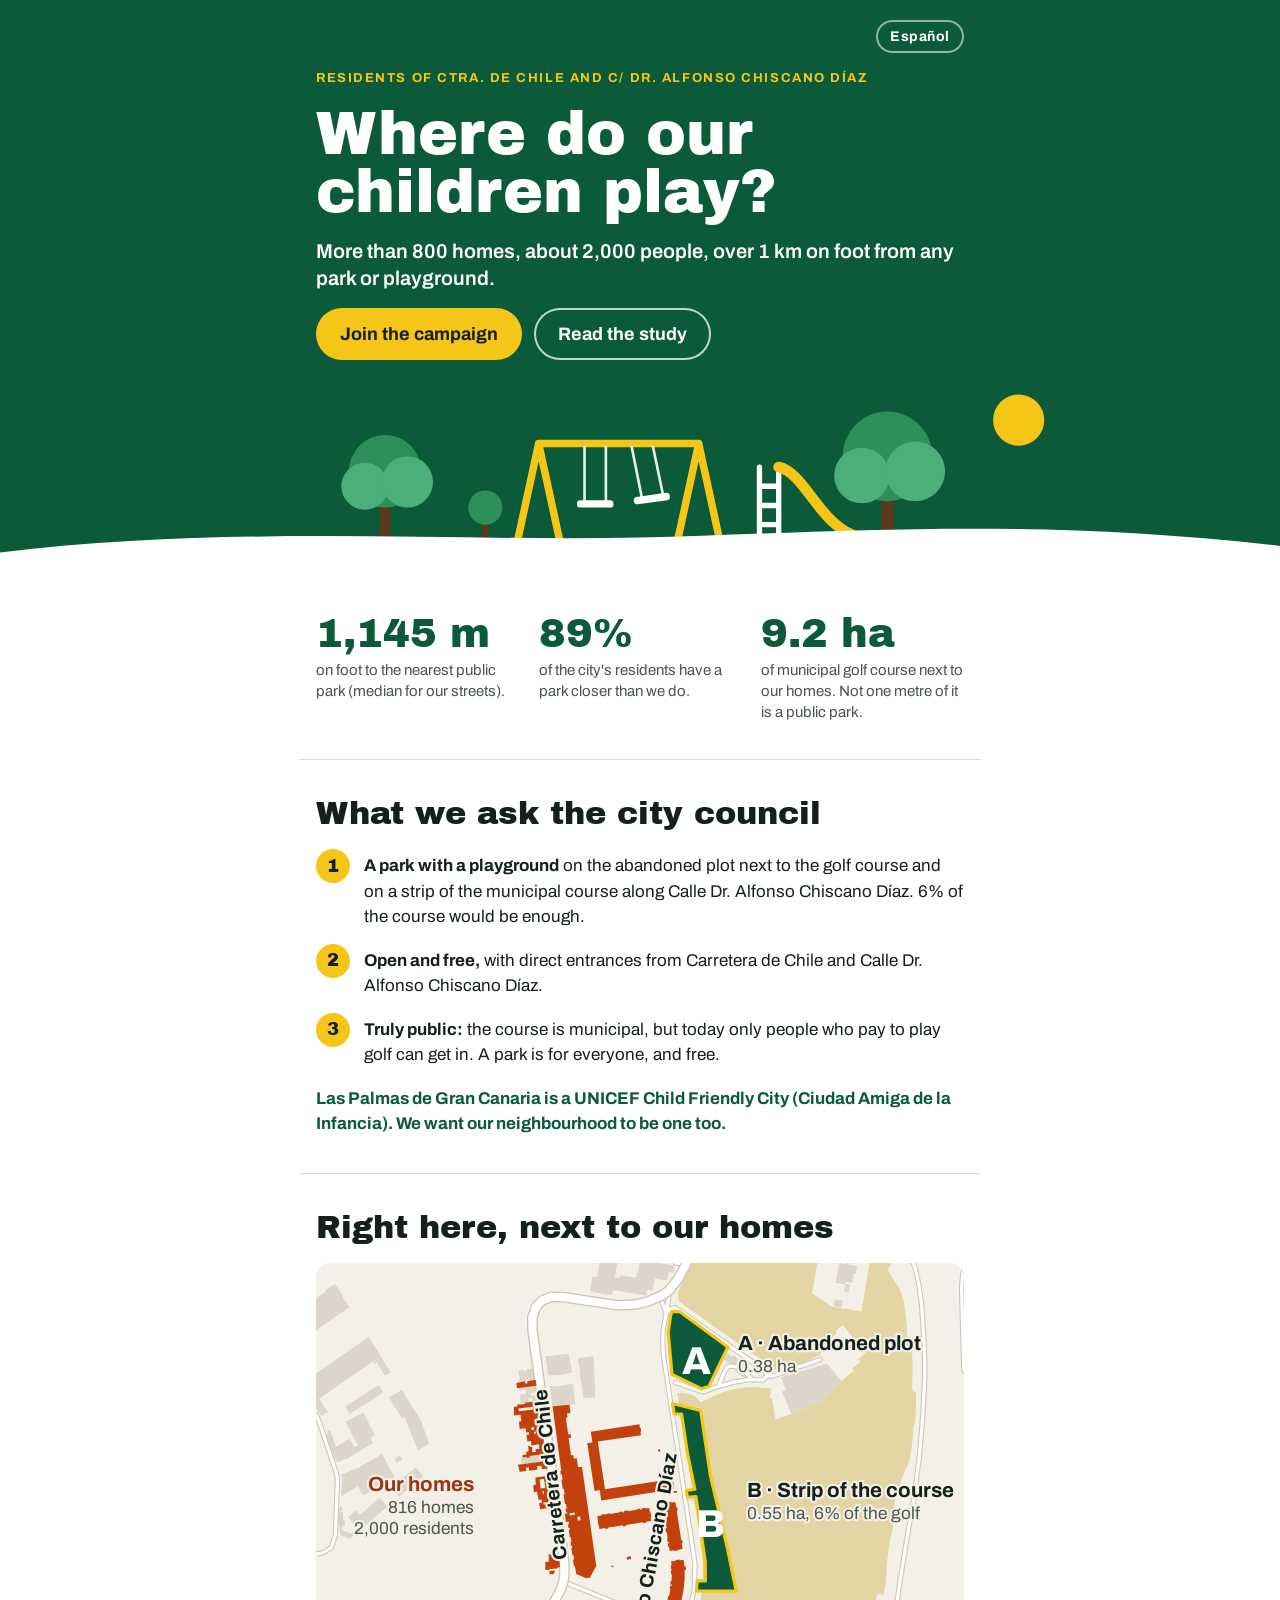
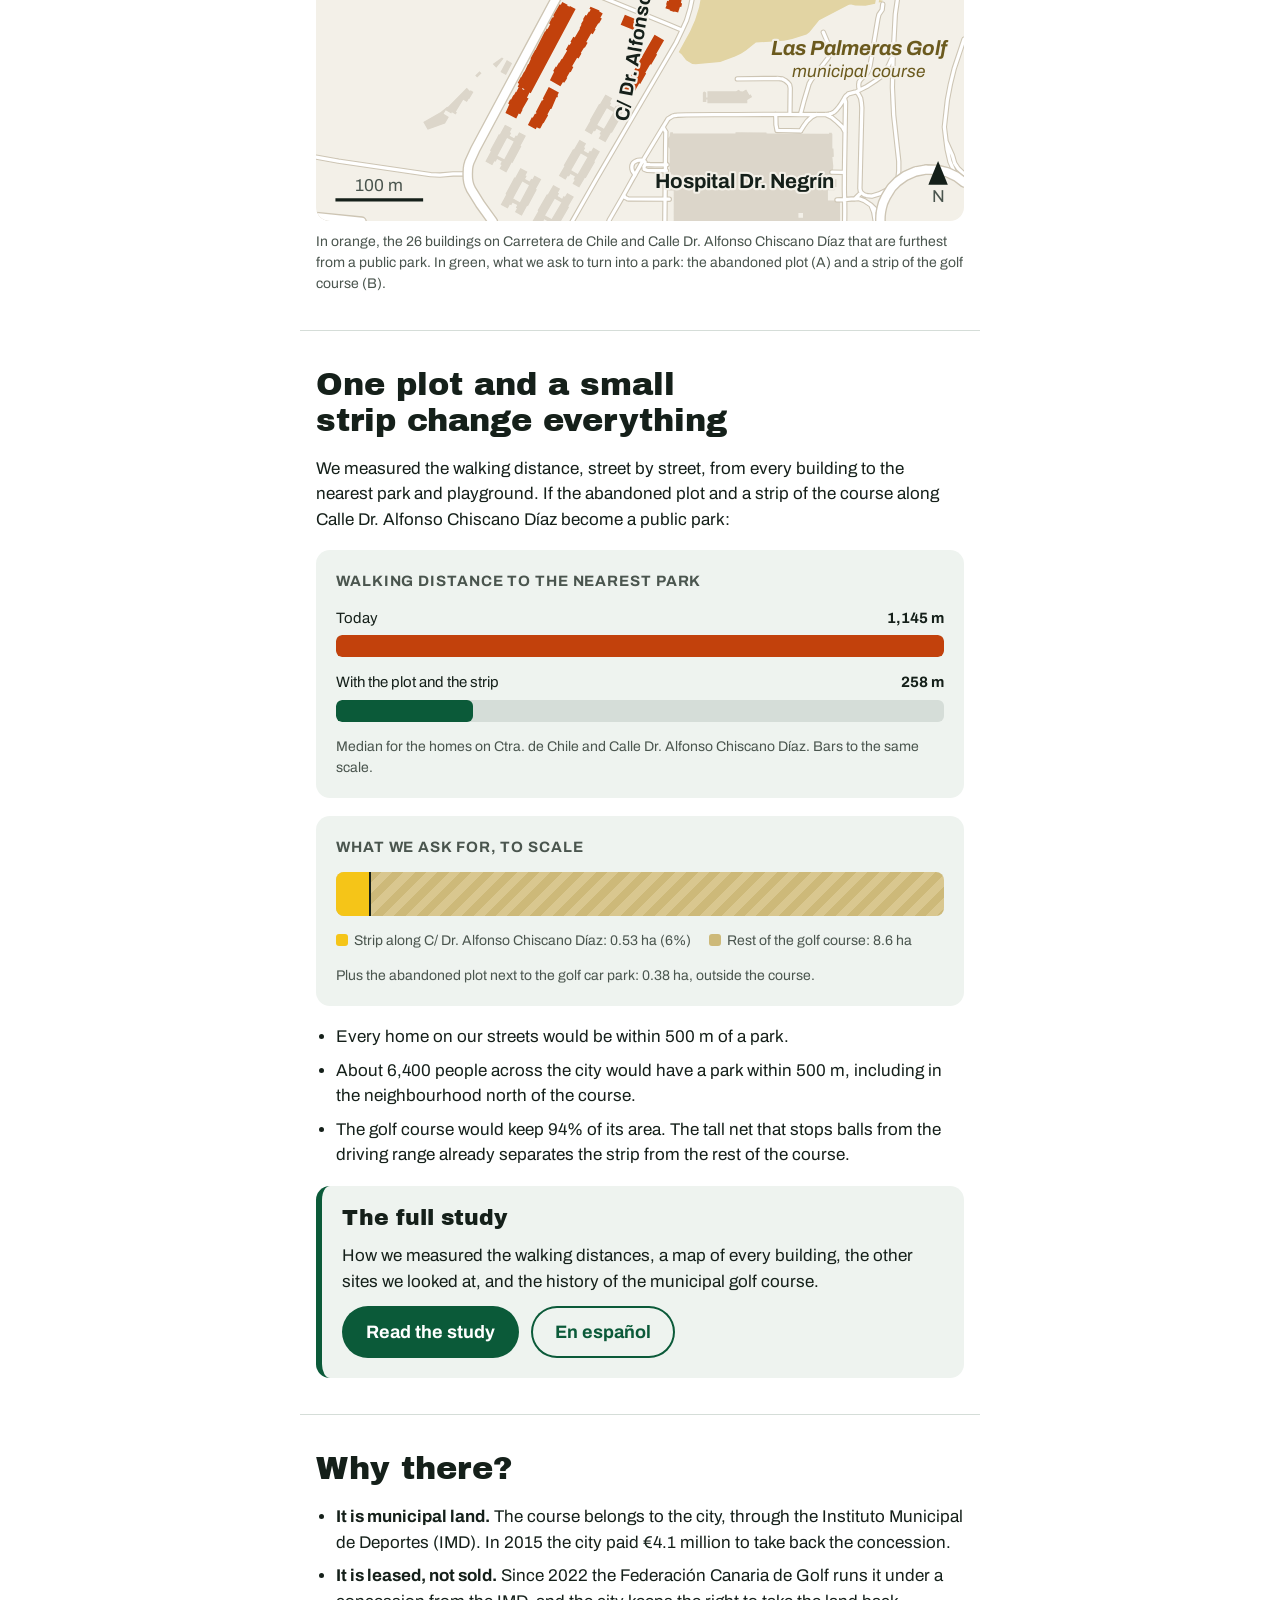
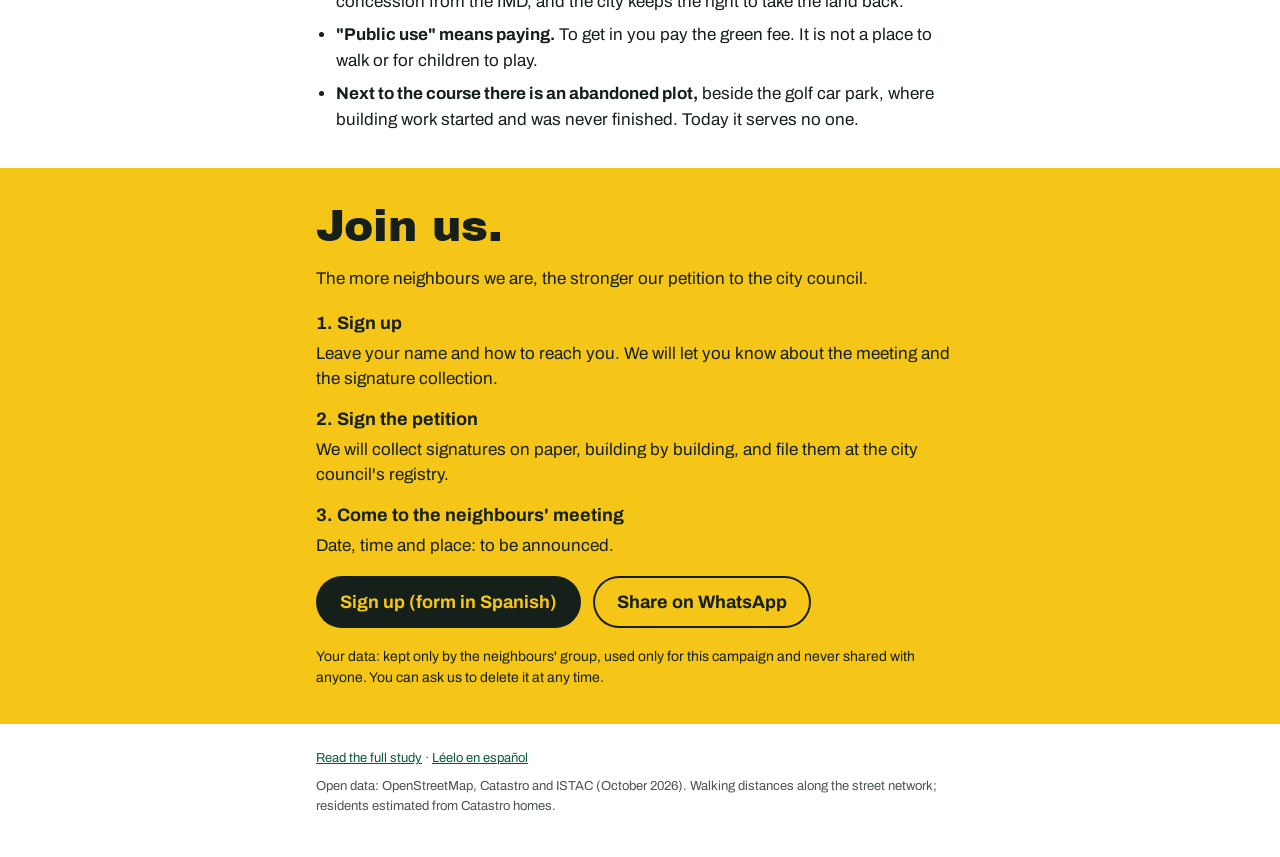
==== docs/en/index.html @ d6734b2c "Added english/spanish site" ====
<!doctype html>
<html lang="en">
<head>
<meta charset="utf-8">
<meta name="viewport" content="width=device-width, initial-scale=1, viewport-fit=cover">
<title>A park for Ctra. de Chile and Dr. Chiscano</title>
<meta name="description" content="About 2,000 people on Carretera de Chile and Calle Dr. Alfonso Chiscano Díaz live more than 1 km on foot from a park. We are asking for a free public park with a playground.">
<meta property="og:type" content="website">
<meta property="og:locale" content="en_GB">
<meta property="og:url" content="https://gabor-varga.github.io/barrio-park/en/">
<meta property="og:title" content="Where do our children play?">
<meta property="og:description" content="About 2,000 people on Carretera de Chile and Calle Dr. Alfonso Chiscano Díaz live more than 1 km on foot from a park. We are asking for a free public park.">
<meta property="og:image" content="https://gabor-varga.github.io/barrio-park/og-en.png">
<meta property="og:image:width" content="1200">
<meta property="og:image:height" content="630">
<meta property="og:image:alt" content="Where do our children play? A drawn playground on a green background.">
<meta name="twitter:card" content="summary_large_image">
<link rel="preconnect" href="https://fonts.googleapis.com">
<link rel="preconnect" href="https://fonts.gstatic.com" crossorigin>
<link rel="stylesheet" href="https://fonts.googleapis.com/css2?family=Archivo+Black&family=Archivo:wght@400;600;700&display=swap">
<link rel="stylesheet" href="../site.css">
<link rel="alternate" hreflang="es" href="https://gabor-varga.github.io/barrio-park/">
<link rel="alternate" hreflang="en" href="https://gabor-varga.github.io/barrio-park/en/">
</head>
<body>
<header class="band-green hero">
  <div class="wrap">
    <nav class="topbar" aria-label="Language"><a class="lang" href="../" hreflang="es" lang="es">Español</a></nav>
    <div class="kicker">Residents of Ctra. de Chile and C/ Dr. Alfonso Chiscano Díaz</div>
    <h1>Where do our children play?</h1>
    <p class="lead">More than 800 homes, about 2,000 people, over 1 km on foot from any park or playground.</p>
    <div class="hero-actions">
      <a class="btn btn-yellow" id="btn-top" href="#join">Join the campaign</a>
      <a class="btn btn-outline-light" href="../estudio/en.html">Read the study</a>
    </div>
  </div>
  <svg class="hero-art" viewBox="0 0 1200 200" preserveAspectRatio="xMidYMax slice" aria-hidden="true" focusable="false">
    <circle cx="955" cy="52" r="24" fill="#f5c518"/>
    <g fill="#5b3a1e"><rect x="356" y="112" width="10" height="56"/><rect x="826" y="100" width="12" height="66"/><rect x="452" y="140" width="6" height="26"/></g>
    <g fill="#2f8f5b"><circle cx="361" cy="100" r="34"/><circle cx="832" cy="86" r="42"/><circle cx="455" cy="134" r="16"/></g>
    <g fill="#4cae78"><circle cx="342" cy="114" r="22"/><circle cx="382" cy="110" r="24"/><circle cx="808" cy="104" r="26"/><circle cx="858" cy="100" r="28"/></g>
    <g stroke="#f5c518" stroke-width="7" stroke-linecap="round" fill="none">
      <path d="M485 166 L505 74 L525 166 M635 166 L655 74 L675 166 M505 74 H655"/>
    </g>
    <g stroke="#e6eee8" stroke-width="2.5" fill="none"><path d="M548 76 V128 M568 76 V128 M592 76 L602 126 M612 76 L622 124"/></g>
    <g fill="#ffffff"><rect x="541" y="127" width="34" height="7" rx="3"/><rect x="594" y="122" width="34" height="7" rx="3" transform="rotate(-8 611 125)"/></g>
    <g stroke="#ffffff" stroke-width="5" stroke-linecap="round" fill="none"><path d="M712 166 V96 M730 166 V96 M712 150 H730 M712 132 H730 M712 114 H730"/></g>
    <path d="M730 96 C756 102 768 152 806 162" stroke="#f5c518" stroke-width="10" stroke-linecap="round" fill="none"/>
    <path d="M0 176 C220 150 420 166 600 162 C780 158 960 142 1200 170 L1200 200 L0 200 Z" fill="var(--bg)"/>
  </svg>
</header>

<section class="block">
  <div class="wrap">
    <div class="stats">
      <div class="stat"><b>1,145 m</b><span>on foot to the nearest public park (median for our streets).</span></div>
      <div class="stat"><b>89%</b><span>of the city's residents have a park closer than we do.</span></div>
      <div class="stat"><b>9.2 ha</b><span>of municipal golf course next to our homes. Not one metre of it is a public park.</span></div>
    </div>
  </div>
</section>

<section class="block">
  <div class="wrap">
    <h2>What we ask the city council</h2>
    <ol class="asks">
      <li><span class="n">1</span><p><strong>A park with a playground</strong> on the abandoned plot next to the golf course and on a strip of the municipal course along Calle Dr. Alfonso Chiscano Díaz. 6% of the course would be enough.</p></li>
      <li><span class="n">2</span><p><strong>Open and free,</strong> with direct entrances from Carretera de Chile and Calle Dr. Alfonso Chiscano Díaz.</p></li>
      <li><span class="n">3</span><p><strong>Truly public:</strong> the course is municipal, but today only people who pay to play golf can get in. A park is for everyone, and free.</p></li>
    </ol>
    <p class="unicef">Las Palmas de Gran Canaria is a UNICEF Child Friendly City (<span lang="es">Ciudad Amiga de la Infancia</span>). We want our neighbourhood to be one too.</p>
  </div>
</section>

<section class="block" id="where">
  <div class="wrap">
    <h2>Right here, next to our homes</h2>
    <figure class="map">
<!-- mapa:start -->
<svg class="mapa" viewBox="0 0 600 517" role="img" aria-labelledby="mapa-titulo" xmlns="http://www.w3.org/2000/svg">
<title id="mapa-titulo">Map: the homes on Carretera de Chile and Calle Doctor Alfonso Chiscano Díaz, Las Palmeras golf course, and the abandoned plot (A) and strip of the course (B) we ask to turn into a park.</title>
<style>
.mapa{font-family:var(--body,'Archivo',Arial,sans-serif)}
.mapa .bg{fill:var(--map-bg,#f3f0e8)}
.mapa .bldg{fill:var(--map-bldg,#dcd6ca)}
.mapa .home{fill:var(--map-home,#c2410c)}
.mapa .golf{fill:var(--map-golf,#e2d4a3)}
.mapa .park{fill:var(--map-park,#0b5a39);stroke:var(--map-park-edge,#f5c518);stroke-width:3;stroke-linejoin:round}
.mapa .casing,.mapa .road{fill:none;stroke-linecap:round;stroke-linejoin:round}
.mapa .casing{stroke:var(--map-casing,#cdc5b4)}
.mapa .road{stroke:var(--map-road,#ffffff)}
.mapa .minor.casing{stroke-width:5}.mapa .minor.road{stroke-width:3}
.mapa .main.casing{stroke-width:10}.mapa .main.road{stroke-width:7.5}
.mapa text{fill:var(--map-text,#15201a);paint-order:stroke;stroke:var(--map-halo,#f3f0e8);
  stroke-width:4px;stroke-linejoin:round}
.mapa .street{font-size:18px;font-weight:700;letter-spacing:.02em}
.mapa .place{font-size:19px;font-weight:700}
.mapa .note{font-size:16px;font-weight:400;fill:var(--map-muted,#4a554e)}
.mapa .home-label{fill:var(--map-home-text,#9a3412)}
.mapa .letter{font-size:36px;font-weight:800;fill:#ffffff;stroke:none}
.mapa .golf-label{font-style:italic;fill:var(--map-golf-text,#6b5a1e)}
.mapa .bar{stroke:var(--map-text,#15201a);stroke-width:3}
.mapa .arrow{fill:var(--map-text,#15201a)}
</style>
<defs><path id="mapa-calle-0" d="M228.7,296.2 L205.0,95.5" fill="none"/><path id="mapa-calle-1" d="M278.6,445.4 L332.1,154.1" fill="none"/></defs>
<rect class="bg" width="600" height="517"/>
<path class="golf" d="M525.0,312.8 L523.9,313.9 L521.0,314.4 L521.4,312.1 L525.0,312.8ZM464.1,0.0 L459.3,27.9 L477.4,40.3 L505.0,44.9 L512.7,0.0 L532.7,0.0 L530.0,5.1 L530.1,7.9 L540.2,23.9 L544.4,35.1 L547.4,62.6 L546.6,70.9 L550.2,71.2 L550.1,69.9 L553.4,69.9 L553.6,73.6 L551.3,73.6 L552.4,92.7 L552.0,114.9 L552.5,118.8 L555.4,119.2 L555.5,134.1 L554.7,147.2 L553.2,152.2 L552.0,167.6 L549.5,183.4 L541.7,201.0 L540.9,205.4 L538.3,214.5 L536.4,218.6 L535.6,222.9 L534.5,241.4 L533.9,246.2 L531.5,256.7 L528.6,278.1 L527.8,295.3 L525.3,307.5 L519.3,306.4 L517.7,315.6 L508.8,317.3 L499.2,317.2 L495.4,316.3 L493.5,316.4 L491.2,317.5 L465.9,330.8 L456.9,341.8 L454.2,343.9 L441.0,348.1 L433.4,349.8 L407.3,351.5 L398.1,358.8 L393.4,361.7 L388.0,364.4 L374.3,369.4 L351.6,371.6 L348.4,371.4 L342.7,367.9 L338.6,362.5 L335.9,360.3 L346.3,341.3 L351.0,330.6 L354.7,318.8 L356.9,307.1 L358.2,294.4 L358.0,275.1 L356.5,261.4 L334.5,120.1 L343.9,121.1 L350.0,122.9 L356.2,128.6 L376.0,120.0 L387.3,116.7 L399.6,115.0 L408.2,115.1 L421.8,116.3 L420.1,125.3 L422.4,125.8 L425.5,144.6 L441.3,139.6 L464.1,129.3 L470.8,124.2 L491.4,104.9 L498.0,99.8 L496.5,97.5 L504.2,91.5 L502.2,89.1 L509.0,83.4 L487.9,57.3 L480.7,63.4 L482.2,65.3 L474.2,71.7 L476.4,74.3 L469.8,79.5 L466.4,85.5 L443.6,95.7 L426.4,99.2 L424.7,98.4 L336.1,35.7 L334.9,27.7 L348.0,0.0 L464.1,0.0Z"/>
<path class="bldg" fill-rule="evenodd" d="M119.5,426.3 L103.4,432.2 L99.3,425.0 L115.5,415.7 L121.4,410.9 L122.0,411.1 L139.6,393.4 L142.5,396.3 L143.2,395.5 L145.8,397.2 L141.9,403.8 L141.5,403.5 L139.7,406.4 L136.3,404.4 L129.5,415.5 L130.5,416.1 L129.3,418.0 L125.8,416.0 L125.2,417.1 L120.1,414.1 L118.2,417.4 L123.0,420.3 L119.5,426.3ZM22.3,230.7 L24.9,231.0 L24.7,233.4 L25.3,233.5 L24.9,237.7 L26.2,237.5 L26.9,243.0 L23.7,243.6 L24.1,247.4 L35.5,251.7 L31.1,255.5 L22.3,251.7 L20.9,237.6 L22.0,224.9 L24.9,227.0 L22.3,230.7ZM37.1,228.8 L40.6,233.0 L59.0,217.3 L66.0,225.7 L40.3,247.7 L29.7,235.5 L37.1,228.8ZM76.8,216.5 L69.9,208.1 L92.2,189.1 L99.5,197.2 L76.8,216.5ZM23.1,215.9 L24.3,200.0 L23.1,195.9 L38.7,189.8 L61.4,176.7 L67.8,189.4 L73.0,198.0 L43.8,215.5 L38.8,206.9 L40.1,206.1 L23.1,215.9ZM10.1,161.0 L10.8,155.6 L13.0,154.7 L18.6,170.2 L31.1,162.7 L35.8,170.5 L38.8,168.7 L27.2,147.1 L43.7,138.5 L54.6,159.2 L50.0,161.9 L52.9,166.7 L27.7,182.0 L27.2,181.1 L20.1,184.8 L18.3,182.0 L17.8,182.3 L10.1,161.0ZM74.8,185.2 L72.5,181.4 L77.4,178.5 L79.6,182.3 L74.8,185.2ZM79.5,117.3 L97.0,145.3 L104.7,167.2 L94.4,173.4 L81.8,142.4 L79.6,143.9 L67.6,124.8 L79.5,117.3ZM31.4,139.9 L26.9,132.9 L57.9,113.0 L62.3,119.9 L31.4,139.9ZM0.0,102.3 L48.9,68.4 L59.9,86.2 L2.7,125.9 L11.2,138.0 L5.3,142.0 L0.0,134.4 L0.0,102.3ZM52.9,91.6 L59.8,86.3 L69.0,101.2 L63.8,104.5 L55.9,91.7 L53.9,93.2 L52.9,91.6ZM31.0,40.7 L12.8,53.4 L0.0,62.4 L0.0,32.7 L9.1,26.4 L8.6,25.5 L17.5,19.3 L25.2,30.9 L24.5,31.4 L31.0,40.7ZM205.1,506.9 L213.8,491.8 L214.6,492.2 L219.7,483.3 L226.0,486.9 L224.0,490.4 L225.1,491.1 L223.7,493.6 L227.9,496.0 L229.2,493.6 L230.5,494.3 L232.6,490.7 L238.8,494.1 L233.5,503.2 L234.4,503.6 L226.5,517.3 L215.1,517.3 L211.4,515.1 L210.2,517.3 L208.9,516.8 L208.6,517.3 L201.4,517.3 L200.5,516.7 L205.8,507.4 L205.1,506.9ZM218.2,514.9 L227.2,499.5 L221.1,496.0 L212.1,511.5 L218.2,514.9ZM175.4,491.7 L183.7,476.2 L184.4,476.6 L189.3,467.6 L195.8,471.1 L193.9,474.5 L195.1,475.1 L193.6,477.8 L197.8,480.1 L199.2,477.5 L200.4,478.1 L202.3,474.5 L208.6,477.9 L203.6,487.1 L204.5,487.6 L196.2,503.0 L195.5,502.6 L190.5,511.8 L184.2,508.4 L186.1,504.9 L185.0,504.3 L186.3,501.9 L182.0,499.7 L180.7,502.1 L179.5,501.5 L177.5,505.1 L171.0,501.7 L176.1,492.1 L175.4,491.7ZM197.2,483.5 L191.1,480.1 L182.6,495.9 L188.8,499.2 L197.2,483.5ZM238.1,450.1 L238.8,450.5 L244.0,441.5 L250.1,445.0 L248.2,448.4 L249.3,449.1 L247.9,451.6 L252.1,454.0 L253.5,451.6 L254.7,452.3 L256.8,448.7 L262.9,452.2 L257.7,461.5 L258.5,461.9 L249.7,477.1 L249.0,476.7 L243.7,485.7 L237.5,482.2 L239.6,478.5 L238.4,477.9 L239.8,475.5 L235.6,473.1 L234.2,475.5 L233.1,474.9 L231.0,478.4 L224.8,474.8 L230.1,465.7 L229.3,465.3 L238.1,450.1ZM251.3,457.6 L245.2,454.1 L236.3,469.6 L242.4,473.1 L251.3,457.6ZM161.1,451.5 L169.4,436.1 L170.1,436.5 L175.0,427.5 L181.4,430.9 L179.5,434.4 L180.8,435.1 L179.3,437.8 L183.5,440.0 L184.9,437.4 L186.2,438.0 L188.1,434.5 L194.4,437.8 L189.4,447.1 L190.2,447.5 L188.8,450.1 L181.9,463.0 L181.2,462.6 L176.2,471.8 L169.9,468.4 L171.8,464.9 L170.6,464.2 L172.0,461.6 L167.7,459.3 L166.3,461.9 L165.2,461.3 L163.2,465.0 L156.8,461.5 L161.9,452.0 L161.1,451.5ZM174.3,459.5 L183.1,443.1 L176.9,439.8 L168.1,456.2 L174.3,459.5ZM149.2,383.8 L147.4,381.9 L151.4,378.0 L153.3,379.9 L149.2,383.8ZM175.9,381.5 L170.8,378.6 L176.7,367.6 L181.6,370.5 L175.9,381.5ZM166.9,374.7 L163.6,371.2 L172.1,365.2 L173.7,366.1 L166.9,374.7ZM212.5,176.8 L213.4,183.3 L190.2,186.3 L189.7,180.4 L195.3,179.7 L195.4,180.5 L198.0,180.2 L197.8,178.7 L212.5,176.8ZM187.7,115.8 L204.2,113.6 L206.0,127.7 L200.5,128.5 L200.0,125.0 L196.5,125.5 L197.0,129.0 L189.8,129.9 L188.6,121.8 L194.7,121.0 L194.3,117.4 L188.1,118.2 L187.7,115.8ZM198.9,120.4 L199.3,123.0 L202.6,122.6 L202.2,120.0 L194.7,121.0 L198.9,120.4ZM239.9,130.8 L218.8,132.7 L216.3,114.2 L226.2,114.1 L238.1,111.4 L239.9,130.8ZM194.5,107.8 L194.7,109.5 L188.6,110.3 L187.3,99.6 L192.5,98.9 L192.7,100.5 L194.5,100.2 L194.3,98.7 L201.8,97.6 L203.4,108.2 L197.9,109.0 L197.7,107.1 L194.5,107.8ZM244.4,105.7 L244.6,101.1 L242.3,88.0 L257.0,86.3 L258.7,124.2 L247.4,125.2 L246.8,117.4 L244.4,105.7ZM226.4,103.8 L215.0,104.1 L212.6,86.4 L233.9,84.0 L237.3,101.4 L226.4,103.8ZM311.0,516.9 L331.2,516.9 L331.2,488.4 L325.2,488.4 L325.2,485.0 L323.5,485.0 L323.5,477.7 L328.7,477.7 L328.7,475.9 L331.0,475.9 L331.0,473.7 L327.5,473.7 L327.5,449.8 L325.6,447.6 L324.8,444.5 L325.2,441.4 L327.5,438.0 L327.5,435.6 L328.0,435.6 L328.0,434.6 L330.5,434.6 L330.5,435.6 L388.4,435.6 L388.4,434.6 L390.9,434.6 L417.2,434.7 L417.2,435.7 L475.1,435.8 L475.1,435.0 L477.6,435.0 L477.6,435.9 L478.1,435.9 L478.1,449.6 L479.1,449.6 L479.5,457.2 L478.1,457.3 L479.0,466.0 L478.1,473.8 L474.4,473.8 L474.4,475.9 L476.9,475.9 L476.9,478.1 L481.9,478.1 L481.9,485.2 L480.2,485.2 L480.2,488.2 L474.0,488.2 L474.0,497.8 L485.2,497.8 L485.2,517.3 L311.0,516.9ZM446.7,509.2 L446.7,513.6 L450.9,513.6 L450.9,509.2 L446.7,509.2ZM253.5,423.3 L262.2,408.1 L262.8,408.5 L268.0,399.5 L274.3,403.1 L272.2,406.7 L273.4,407.4 L272.1,409.7 L276.3,412.1 L277.6,409.8 L278.8,410.5 L280.9,406.8 L287.1,410.3 L281.9,419.5 L282.6,419.9 L273.9,435.1 L273.2,434.7 L268.0,443.8 L261.7,440.2 L263.7,436.8 L262.5,436.1 L263.9,433.6 L259.8,431.3 L258.3,433.7 L257.2,433.1 L255.2,436.5 L248.8,432.9 L254.1,423.7 L253.5,423.3ZM266.6,431.2 L275.5,415.7 L269.3,412.2 L260.4,427.7 L266.6,431.2ZM359.9,396.7 L361.3,398.0 L361.3,402.2 L362.5,402.2 L362.4,396.6 L389.0,396.6 L391.4,395.1 L392.9,396.6 L395.1,396.7 L398.3,394.9 L401.3,400.1 L402.4,399.4 L403.8,401.8 L399.3,404.6 L399.4,407.6 L362.4,407.7 L362.4,404.1 L361.4,404.1 L361.4,406.5 L358.2,406.5 L358.2,398.0 L358.9,396.9 L359.9,396.7ZM439.8,138.7 L431.5,119.1 L435.1,117.4 L430.3,106.0 L473.0,93.0 L486.7,109.5 L470.0,124.8 L464.1,129.3 L441.5,139.5 L440.7,139.6 L439.8,138.7ZM399.1,94.7 L396.1,98.8 L400.9,102.3 L397.6,107.0 L387.9,99.9 L389.3,98.0 L376.5,88.6 L380.4,83.4 L385.1,86.8 L386.2,85.4 L399.1,94.7ZM545.9,58.1 L546.5,62.7 L544.0,63.0 L543.3,58.4 L545.9,58.1ZM487.8,34.9 L486.8,41.0 L479.3,39.7 L480.4,33.6 L487.8,34.9ZM494.4,19.9 L493.1,27.4 L488.9,26.7 L490.2,19.1 L494.4,19.9ZM278.9,0.0 L276.8,13.1 L281.1,13.8 L281.4,11.4 L296.2,13.7 L297.0,8.7 L298.0,8.9 L299.4,0.0 L317.4,0.0 L332.1,2.3 L331.0,9.0 L326.5,8.3 L325.2,16.3 L313.6,14.5 L311.7,25.6 L307.1,24.8 L307.0,25.3 L306.6,25.3 L305.8,30.1 L275.2,25.3 L274.1,29.8 L258.1,27.3 L258.2,26.6 L253.8,25.9 L255.9,12.3 L260.3,13.0 L262.4,0.0 L278.9,0.0ZM499.8,9.7 L498.2,9.4 L496.6,18.6 L490.2,17.4 L489.7,19.8 L481.1,18.5 L484.4,0.1 L490.6,1.2 L490.8,0.0 L493.5,0.1 L493.2,1.8 L500.9,3.1 L499.8,9.7Z"/>
<path class="minor casing" d="M583.4,442.7 L584.4,450.3M584.4,450.3 L587.0,461.8M587.0,461.8 L592.9,475.5M538.5,480.1 L539.6,470.2M539.6,470.2 L539.6,461.4M539.6,461.4 L534.9,418.9M534.9,418.9 L533.7,393.1M533.7,393.1 L534.4,363.1M0.0,457.5 L20.6,461.2M20.6,461.2 L106.1,473.7M106.1,473.7 L114.8,474.1M114.8,474.1 L126.9,473.1M126.9,473.1 L140.5,473.1M0.0,140.9 L2.2,145.0M2.2,145.0 L18.9,194.7M18.9,194.7 L19.9,199.7M19.9,199.7 L18.0,251.9M18.0,251.9 L14.4,263.2M14.4,263.2 L6.6,268.3M6.6,268.3 L0.0,269.5M489.5,517.3 L489.6,507.9M489.6,507.9 L489.5,496.8M517.9,517.3 L516.4,508.4M516.4,508.4 L513.8,501.9M323.0,517.3 L323.2,496.4M323.2,496.4 L323.5,470.1M323.5,470.1 L323.5,464.5M323.5,464.5 L323.9,434.1M323.9,434.1 L321.3,429.7M324.5,470.1 L323.5,470.1M323.5,470.1 L313.9,470.1M313.9,470.1 L306.3,469.7M306.3,469.7 L303.9,468.8M303.9,468.8 L303.7,466.5M303.7,466.5 L304.9,464.2M522.7,512.1 L518.7,506.7M518.7,506.7 L513.8,501.9M499.0,496.1 L502.3,495.9M502.3,495.9 L507.9,498.0M507.9,498.0 L513.8,501.9M489.5,496.8 L482.4,497.1M489.5,496.8 L495.8,496.3M495.8,496.3 L499.0,496.1M285.0,492.4 L273.4,512.5M273.4,512.5 L271.6,515.6M271.6,515.6 L271.0,517.3M327.1,496.5 L323.2,496.4M323.2,496.4 L288.9,496.2M288.9,496.2 L285.9,494.7M285.9,494.7 L285.0,492.4M295.4,473.9 L293.7,476.7M293.7,476.7 L285.0,492.4M237.1,517.3 L259.8,477.5M259.8,477.5 L333.4,351.6M333.4,351.6 L339.0,339.9M583.4,442.7 L589.2,455.6M589.2,455.6 L591.4,463.2M591.4,463.2 L594.4,467.8M594.4,467.8 L600.0,473.1M499.0,496.1 L503.1,492.1M503.1,492.1 L504.9,490.3M504.9,490.3 L507.5,492.4M507.5,492.4 L509.8,493.1M509.8,493.1 L514.6,493.6M514.6,493.6 L521.4,491.6M521.4,491.6 L532.8,485.9M489.5,496.8 L489.4,494.5M489.4,494.5 L489.2,487.5M489.2,487.5 L489.3,471.7M477.7,471.4 L489.3,471.7M489.9,434.3 L489.3,471.7M500.6,397.0 L502.5,399.5M502.5,399.5 L504.3,403.0M504.3,403.0 L505.0,407.2M505.0,407.2 L505.4,411.9M505.4,411.9 L503.6,486.3M503.6,486.3 L504.0,488.8M504.0,488.8 L504.9,490.3M472.0,418.1 L477.4,420.7M477.4,420.7 L482.6,425.0M482.6,425.0 L487.4,429.6M487.4,429.6 L489.9,434.3M463.3,418.1 L459.2,420.1M459.2,420.1 L454.7,424.3M454.7,424.3 L451.2,429.2M451.2,429.2 L448.7,433.3M448.7,433.3 L426.9,432.8M426.9,432.8 L425.9,427.5M425.9,427.5 L425.8,422.6M425.8,422.6 L425.7,419.7M425.7,419.7 L425.2,417.9M489.3,403.0 L490.3,406.5M490.3,406.5 L489.9,434.3M472.0,418.1 L463.3,418.1M463.3,418.1 L448.5,418.1M438.8,418.0 L448.5,418.1M472.0,418.1 L475.4,417.6M475.4,417.6 L477.7,416.9M477.7,416.9 L479.7,415.9M479.7,415.9 L482.0,413.7M482.0,413.7 L484.6,410.5M484.6,410.5 L487.2,406.6M487.2,406.6 L489.3,403.0M500.6,397.0 L497.3,397.8M497.3,397.8 L492.9,399.0M492.9,399.0 L490.5,401.1M490.5,401.1 L489.3,403.0M503.5,395.3 L500.6,397.0M295.4,473.9 L303.0,460.2M295.4,473.9 L293.6,471.2M293.6,471.2 L293.1,470.4M293.1,470.4 L292.6,468.8M292.6,468.8 L292.4,466.9M292.4,466.9 L292.6,465.2M292.6,465.2 L293.4,463.3M293.4,463.3 L294.3,462.3M294.3,462.3 L295.9,461.3M295.9,461.3 L297.5,460.6M297.5,460.6 L300.0,460.4M300.0,460.4 L303.0,460.2M304.9,464.2 L304.6,462.1M304.6,462.1 L303.0,460.2M303.0,460.2 L304.4,457.8M304.4,457.8 L321.3,429.7M339.0,339.9 L336.4,338.9M336.4,338.9 L326.0,334.6M326.0,334.6 L232.3,296.2M232.3,296.2 L229.1,294.9M304.9,464.2 L308.9,464.4M308.9,464.4 L315.0,464.6M315.0,464.6 L323.5,464.5M323.5,464.5 L325.0,464.5M321.3,429.7 L325.9,422.2M325.9,422.2 L329.8,419.7M329.8,419.7 L332.0,419.0M332.0,419.0 L335.0,418.7M335.0,418.7 L342.6,418.4M342.6,418.4 L369.1,418.2M369.1,418.2 L389.3,418.2M389.3,418.2 L425.2,417.9M425.2,417.9 L438.8,418.0M438.8,418.0 L439.1,393.6M439.1,393.6 L438.5,390.6M438.5,390.6 L437.1,388.8M437.1,388.8 L434.7,386.7M434.7,386.7 L431.9,385.2M431.9,385.2 L427.1,384.6M427.1,384.6 L390.1,385.1M339.0,339.9 L343.0,331.2M343.0,331.2 L346.4,319.9M346.4,319.9 L350.1,302.6M350.1,302.6 L351.0,278.8M351.0,278.8 L321.8,86.2M321.8,86.2 L321.0,71.8M321.0,71.8 L321.7,60.4M321.7,60.4 L324.3,47.1M448.5,418.1 L451.9,405.2M451.9,405.2 L456.6,389.5M456.6,389.5 L458.7,385.8M458.7,385.8 L474.1,365.8M474.1,365.8 L475.6,362.4M475.6,362.4 L476.3,360.3M476.3,360.3 L476.5,357.9M476.5,357.9 L469.7,341.9M534.4,363.1 L530.2,372.5M530.2,372.5 L526.8,378.5M526.8,378.5 L523.1,383.1M523.1,383.1 L518.1,386.8M518.1,386.8 L510.2,392.0M510.2,392.0 L503.5,395.3M524.8,315.9 L524.2,321.1M524.2,321.1 L521.2,325.5M521.2,325.5 L520.2,329.8M520.2,329.8 L513.0,373.2M513.0,373.2 L512.2,376.1M512.2,376.1 L511.0,378.6M511.0,378.6 L509.2,380.9M509.2,380.9 L504.3,385.8M504.3,385.8 L502.9,387.9M502.9,387.9 L502.5,390.2M502.5,390.2 L502.6,392.7M502.6,392.7 L503.5,395.3M534.4,363.1 L536.4,325.1M536.4,325.1 L540.6,295.7M540.6,295.7 L547.2,254.8M547.2,254.8 L553.8,217.2M553.8,217.2 L558.7,178.9M558.7,178.9 L561.9,140.4M561.9,140.4 L563.7,104.6M563.7,104.6 L563.6,89.8M563.6,89.8 L562.8,71.8M562.8,71.8 L562.0,56.5M562.0,56.5 L560.8,39.0M560.8,39.0 L558.4,21.3M558.4,21.3 L555.4,6.8M555.4,6.8 L553.1,0.0M467.1,89.4 L450.4,95.0M450.4,95.0 L433.1,101.2M433.1,101.2 L423.3,104.5M423.3,104.5 L417.8,104.6M583.4,442.7 L581.8,429.6M581.8,429.6 L584.6,404.7M584.6,404.7 L587.3,390.4M587.3,390.4 L591.0,375.4M591.0,375.4 L600.0,348.4M600.0,100.0 L599.7,94.8M599.7,94.8 L597.8,24.7M597.8,24.7 L598.2,16.7M598.2,16.7 L599.3,9.2M599.3,9.2 L600.0,6.3M333.1,0.0 L342.4,1.4M372.7,114.2 L358.8,119.3M358.8,119.3 L344.2,114.6M344.2,114.6 L337.3,111.8M337.3,111.8 L332.9,110.7M403.4,108.0 L400.9,107.9M400.9,107.9 L386.8,110.3M386.8,110.3 L374.0,113.8M374.0,113.8 L372.7,114.2M403.4,108.0 L414.2,108.3M414.2,108.3 L417.8,104.6M403.4,108.0 L402.0,105.7M402.0,105.7 L397.0,100.3M397.0,100.3 L391.4,96.4M391.4,96.4 L384.8,95.4M384.8,95.4 L380.8,96.2M380.8,96.2 L378.1,101.1M378.1,101.1 L372.7,114.2M417.8,104.6 L415.4,99.6M415.4,99.6 L338.4,45.3M338.4,45.3 L333.0,41.6M333.0,41.6 L327.1,42.9M327.1,42.9 L324.3,47.1M324.3,47.1 L320.5,35.9M320.5,35.9 L318.2,34.0M318.2,34.0 L313.5,33.1M327.6,24.6 L324.3,47.1"/>
<path class="minor road" d="M583.4,442.7 L584.4,450.3M584.4,450.3 L587.0,461.8M587.0,461.8 L592.9,475.5M538.5,480.1 L539.6,470.2M539.6,470.2 L539.6,461.4M539.6,461.4 L534.9,418.9M534.9,418.9 L533.7,393.1M533.7,393.1 L534.4,363.1M0.0,457.5 L20.6,461.2M20.6,461.2 L106.1,473.7M106.1,473.7 L114.8,474.1M114.8,474.1 L126.9,473.1M126.9,473.1 L140.5,473.1M0.0,140.9 L2.2,145.0M2.2,145.0 L18.9,194.7M18.9,194.7 L19.9,199.7M19.9,199.7 L18.0,251.9M18.0,251.9 L14.4,263.2M14.4,263.2 L6.6,268.3M6.6,268.3 L0.0,269.5M489.5,517.3 L489.6,507.9M489.6,507.9 L489.5,496.8M517.9,517.3 L516.4,508.4M516.4,508.4 L513.8,501.9M323.0,517.3 L323.2,496.4M323.2,496.4 L323.5,470.1M323.5,470.1 L323.5,464.5M323.5,464.5 L323.9,434.1M323.9,434.1 L321.3,429.7M324.5,470.1 L323.5,470.1M323.5,470.1 L313.9,470.1M313.9,470.1 L306.3,469.7M306.3,469.7 L303.9,468.8M303.9,468.8 L303.7,466.5M303.7,466.5 L304.9,464.2M522.7,512.1 L518.7,506.7M518.7,506.7 L513.8,501.9M499.0,496.1 L502.3,495.9M502.3,495.9 L507.9,498.0M507.9,498.0 L513.8,501.9M489.5,496.8 L482.4,497.1M489.5,496.8 L495.8,496.3M495.8,496.3 L499.0,496.1M285.0,492.4 L273.4,512.5M273.4,512.5 L271.6,515.6M271.6,515.6 L271.0,517.3M327.1,496.5 L323.2,496.4M323.2,496.4 L288.9,496.2M288.9,496.2 L285.9,494.7M285.9,494.7 L285.0,492.4M295.4,473.9 L293.7,476.7M293.7,476.7 L285.0,492.4M237.1,517.3 L259.8,477.5M259.8,477.5 L333.4,351.6M333.4,351.6 L339.0,339.9M583.4,442.7 L589.2,455.6M589.2,455.6 L591.4,463.2M591.4,463.2 L594.4,467.8M594.4,467.8 L600.0,473.1M499.0,496.1 L503.1,492.1M503.1,492.1 L504.9,490.3M504.9,490.3 L507.5,492.4M507.5,492.4 L509.8,493.1M509.8,493.1 L514.6,493.6M514.6,493.6 L521.4,491.6M521.4,491.6 L532.8,485.9M489.5,496.8 L489.4,494.5M489.4,494.5 L489.2,487.5M489.2,487.5 L489.3,471.7M477.7,471.4 L489.3,471.7M489.9,434.3 L489.3,471.7M500.6,397.0 L502.5,399.5M502.5,399.5 L504.3,403.0M504.3,403.0 L505.0,407.2M505.0,407.2 L505.4,411.9M505.4,411.9 L503.6,486.3M503.6,486.3 L504.0,488.8M504.0,488.8 L504.9,490.3M472.0,418.1 L477.4,420.7M477.4,420.7 L482.6,425.0M482.6,425.0 L487.4,429.6M487.4,429.6 L489.9,434.3M463.3,418.1 L459.2,420.1M459.2,420.1 L454.7,424.3M454.7,424.3 L451.2,429.2M451.2,429.2 L448.7,433.3M448.7,433.3 L426.9,432.8M426.9,432.8 L425.9,427.5M425.9,427.5 L425.8,422.6M425.8,422.6 L425.7,419.7M425.7,419.7 L425.2,417.9M489.3,403.0 L490.3,406.5M490.3,406.5 L489.9,434.3M472.0,418.1 L463.3,418.1M463.3,418.1 L448.5,418.1M438.8,418.0 L448.5,418.1M472.0,418.1 L475.4,417.6M475.4,417.6 L477.7,416.9M477.7,416.9 L479.7,415.9M479.7,415.9 L482.0,413.7M482.0,413.7 L484.6,410.5M484.6,410.5 L487.2,406.6M487.2,406.6 L489.3,403.0M500.6,397.0 L497.3,397.8M497.3,397.8 L492.9,399.0M492.9,399.0 L490.5,401.1M490.5,401.1 L489.3,403.0M503.5,395.3 L500.6,397.0M295.4,473.9 L303.0,460.2M295.4,473.9 L293.6,471.2M293.6,471.2 L293.1,470.4M293.1,470.4 L292.6,468.8M292.6,468.8 L292.4,466.9M292.4,466.9 L292.6,465.2M292.6,465.2 L293.4,463.3M293.4,463.3 L294.3,462.3M294.3,462.3 L295.9,461.3M295.9,461.3 L297.5,460.6M297.5,460.6 L300.0,460.4M300.0,460.4 L303.0,460.2M304.9,464.2 L304.6,462.1M304.6,462.1 L303.0,460.2M303.0,460.2 L304.4,457.8M304.4,457.8 L321.3,429.7M339.0,339.9 L336.4,338.9M336.4,338.9 L326.0,334.6M326.0,334.6 L232.3,296.2M232.3,296.2 L229.1,294.9M304.9,464.2 L308.9,464.4M308.9,464.4 L315.0,464.6M315.0,464.6 L323.5,464.5M323.5,464.5 L325.0,464.5M321.3,429.7 L325.9,422.2M325.9,422.2 L329.8,419.7M329.8,419.7 L332.0,419.0M332.0,419.0 L335.0,418.7M335.0,418.7 L342.6,418.4M342.6,418.4 L369.1,418.2M369.1,418.2 L389.3,418.2M389.3,418.2 L425.2,417.9M425.2,417.9 L438.8,418.0M438.8,418.0 L439.1,393.6M439.1,393.6 L438.5,390.6M438.5,390.6 L437.1,388.8M437.1,388.8 L434.7,386.7M434.7,386.7 L431.9,385.2M431.9,385.2 L427.1,384.6M427.1,384.6 L390.1,385.1M339.0,339.9 L343.0,331.2M343.0,331.2 L346.4,319.9M346.4,319.9 L350.1,302.6M350.1,302.6 L351.0,278.8M351.0,278.8 L321.8,86.2M321.8,86.2 L321.0,71.8M321.0,71.8 L321.7,60.4M321.7,60.4 L324.3,47.1M448.5,418.1 L451.9,405.2M451.9,405.2 L456.6,389.5M456.6,389.5 L458.7,385.8M458.7,385.8 L474.1,365.8M474.1,365.8 L475.6,362.4M475.6,362.4 L476.3,360.3M476.3,360.3 L476.5,357.9M476.5,357.9 L469.7,341.9M534.4,363.1 L530.2,372.5M530.2,372.5 L526.8,378.5M526.8,378.5 L523.1,383.1M523.1,383.1 L518.1,386.8M518.1,386.8 L510.2,392.0M510.2,392.0 L503.5,395.3M524.8,315.9 L524.2,321.1M524.2,321.1 L521.2,325.5M521.2,325.5 L520.2,329.8M520.2,329.8 L513.0,373.2M513.0,373.2 L512.2,376.1M512.2,376.1 L511.0,378.6M511.0,378.6 L509.2,380.9M509.2,380.9 L504.3,385.8M504.3,385.8 L502.9,387.9M502.9,387.9 L502.5,390.2M502.5,390.2 L502.6,392.7M502.6,392.7 L503.5,395.3M534.4,363.1 L536.4,325.1M536.4,325.1 L540.6,295.7M540.6,295.7 L547.2,254.8M547.2,254.8 L553.8,217.2M553.8,217.2 L558.7,178.9M558.7,178.9 L561.9,140.4M561.9,140.4 L563.7,104.6M563.7,104.6 L563.6,89.8M563.6,89.8 L562.8,71.8M562.8,71.8 L562.0,56.5M562.0,56.5 L560.8,39.0M560.8,39.0 L558.4,21.3M558.4,21.3 L555.4,6.8M555.4,6.8 L553.1,0.0M467.1,89.4 L450.4,95.0M450.4,95.0 L433.1,101.2M433.1,101.2 L423.3,104.5M423.3,104.5 L417.8,104.6M583.4,442.7 L581.8,429.6M581.8,429.6 L584.6,404.7M584.6,404.7 L587.3,390.4M587.3,390.4 L591.0,375.4M591.0,375.4 L600.0,348.4M600.0,100.0 L599.7,94.8M599.7,94.8 L597.8,24.7M597.8,24.7 L598.2,16.7M598.2,16.7 L599.3,9.2M599.3,9.2 L600.0,6.3M333.1,0.0 L342.4,1.4M372.7,114.2 L358.8,119.3M358.8,119.3 L344.2,114.6M344.2,114.6 L337.3,111.8M337.3,111.8 L332.9,110.7M403.4,108.0 L400.9,107.9M400.9,107.9 L386.8,110.3M386.8,110.3 L374.0,113.8M374.0,113.8 L372.7,114.2M403.4,108.0 L414.2,108.3M414.2,108.3 L417.8,104.6M403.4,108.0 L402.0,105.7M402.0,105.7 L397.0,100.3M397.0,100.3 L391.4,96.4M391.4,96.4 L384.8,95.4M384.8,95.4 L380.8,96.2M380.8,96.2 L378.1,101.1M378.1,101.1 L372.7,114.2M417.8,104.6 L415.4,99.6M415.4,99.6 L338.4,45.3M338.4,45.3 L333.0,41.6M333.0,41.6 L327.1,42.9M327.1,42.9 L324.3,47.1M324.3,47.1 L320.5,35.9M320.5,35.9 L318.2,34.0M318.2,34.0 L313.5,33.1M327.6,24.6 L324.3,47.1"/>
<path class="main casing" d="M140.5,473.1 L140.6,477.2M140.6,477.2 L141.1,480.7M141.1,480.7 L142.0,483.9M142.0,483.9 L143.7,487.7M143.7,487.7 L151.9,500.9M151.9,500.9 L163.6,517.1M163.6,517.1 L163.7,517.3M140.5,473.1 L140.7,468.2M140.7,468.2 L141.1,465.4M141.1,465.4 L142.0,462.3M142.0,462.3 L147.5,450.2M147.5,450.2 L200.2,351.7M200.2,351.7 L226.6,302.5M226.6,302.5 L229.1,294.9M522.6,517.3 L522.6,515.0M522.6,515.0 L522.7,512.1M522.7,512.1 L523.1,508.4M523.1,508.4 L523.9,504.3M523.9,504.3 L525.1,499.9M525.1,499.9 L527.6,494.5M527.6,494.5 L529.9,490.6M529.9,490.6 L532.8,485.9M538.5,480.1 L532.8,485.9M592.9,475.5 L600.0,480.9M592.9,475.5 L584.4,471.5M584.4,471.5 L575.3,469.3M575.3,469.3 L565.0,469.0M565.0,469.0 L555.0,470.9M555.0,470.9 L545.6,475.0M545.6,475.0 L538.5,480.1M0.0,513.0 L42.1,517.3M313.5,33.1 L305.3,36.4M305.3,36.4 L295.3,38.5M295.3,38.5 L279.1,39.1M279.1,39.1 L228.9,31.6M228.9,31.6 L217.6,31.3M217.6,31.3 L209.5,34.8M209.5,34.8 L204.1,40.0M204.1,40.0 L200.4,50.0M200.4,50.0 L200.4,61.8M200.4,61.8 L213.9,160.5M213.9,160.5 L227.8,260.1M227.8,260.1 L229.6,274.7M229.6,274.7 L230.0,282.8M230.0,282.8 L229.9,288.8M229.9,288.8 L229.1,294.9M313.5,33.1 L322.0,29.1M322.0,29.1 L327.6,24.6M342.4,1.4 L335.4,14.8M335.4,14.8 L327.6,24.6M343.1,0.0 L342.4,1.4"/>
<path class="main road" d="M140.5,473.1 L140.6,477.2M140.6,477.2 L141.1,480.7M141.1,480.7 L142.0,483.9M142.0,483.9 L143.7,487.7M143.7,487.7 L151.9,500.9M151.9,500.9 L163.6,517.1M163.6,517.1 L163.7,517.3M140.5,473.1 L140.7,468.2M140.7,468.2 L141.1,465.4M141.1,465.4 L142.0,462.3M142.0,462.3 L147.5,450.2M147.5,450.2 L200.2,351.7M200.2,351.7 L226.6,302.5M226.6,302.5 L229.1,294.9M522.6,517.3 L522.6,515.0M522.6,515.0 L522.7,512.1M522.7,512.1 L523.1,508.4M523.1,508.4 L523.9,504.3M523.9,504.3 L525.1,499.9M525.1,499.9 L527.6,494.5M527.6,494.5 L529.9,490.6M529.9,490.6 L532.8,485.9M538.5,480.1 L532.8,485.9M592.9,475.5 L600.0,480.9M592.9,475.5 L584.4,471.5M584.4,471.5 L575.3,469.3M575.3,469.3 L565.0,469.0M565.0,469.0 L555.0,470.9M555.0,470.9 L545.6,475.0M545.6,475.0 L538.5,480.1M0.0,513.0 L42.1,517.3M313.5,33.1 L305.3,36.4M305.3,36.4 L295.3,38.5M295.3,38.5 L279.1,39.1M279.1,39.1 L228.9,31.6M228.9,31.6 L217.6,31.3M217.6,31.3 L209.5,34.8M209.5,34.8 L204.1,40.0M204.1,40.0 L200.4,50.0M200.4,50.0 L200.4,61.8M200.4,61.8 L213.9,160.5M213.9,160.5 L227.8,260.1M227.8,260.1 L229.6,274.7M229.6,274.7 L230.0,282.8M230.0,282.8 L229.9,288.8M229.9,288.8 L229.1,294.9M313.5,33.1 L322.0,29.1M322.0,29.1 L327.6,24.6M342.4,1.4 L335.4,14.8M335.4,14.8 L327.6,24.6M343.1,0.0 L342.4,1.4"/>
<path class="home" fill-rule="evenodd" d="M203.4,416.0 L209.2,404.8 L210.0,405.2 L210.7,403.8 L209.9,403.4 L215.5,392.7 L224.9,397.6 L223.6,400.2 L224.1,400.9 L223.3,402.4 L222.6,402.1 L218.9,410.9 L217.9,412.9 L217.0,412.9 L214.3,418.0 L214.9,418.7 L210.7,426.1 L210.3,425.9 L207.8,430.7 L206.7,431.0 L204.4,429.8 L203.5,431.6 L196.2,427.8 L199.9,420.7 L200.7,421.1 L202.8,417.2 L203.6,417.6 L204.2,416.4 L203.4,416.0ZM180.5,404.4 L182.8,400.1 L183.2,400.3 L185.0,396.9 L185.5,397.2 L187.7,392.9 L190.8,394.4 L186.7,392.4 L188.1,389.6 L186.7,388.9 L189.7,383.3 L190.0,383.5 L192.8,378.3 L193.1,378.5 L196.4,371.3 L196.8,371.5 L199.0,366.5 L198.6,366.3 L202.9,358.3 L203.2,358.4 L212.0,340.9 L212.4,341.1 L213.7,338.5 L214.4,338.9 L216.9,334.2 L215.8,333.7 L218.8,328.0 L219.5,328.4 L220.3,326.9 L219.6,326.5 L225.6,315.9 L226.7,316.5 L228.0,313.9 L232.9,316.5 L232.5,317.2 L234.7,318.4 L235.1,317.6 L240.4,320.4 L198.8,398.3 L197.7,397.8 L195.3,402.5 L196.8,403.3 L190.9,413.5 L191.3,413.7 L189.1,417.9 L187.7,417.2 L185.4,421.7 L175.4,416.6 L179.0,408.5 L177.9,407.9 L179.9,404.0 L180.5,404.4ZM190.8,394.5 L192.6,395.3 L193.0,394.6 L191.2,393.6 L190.8,394.5ZM219.2,226.4 L207.6,227.9 L206.6,222.2 L209.2,221.9 L208.9,219.0 L206.0,219.3 L204.7,211.9 L201.8,212.2 L201.1,205.5 L203.6,205.3 L203.1,198.5 L215.2,197.0 L219.2,226.4ZM213.0,223.3 L212.9,221.5 L215.4,221.2 L212.5,221.5 L210.6,221.7 L210.8,223.5 L213.0,223.3ZM212.3,208.3 L211.2,200.0 L207.0,200.4 L208.0,208.9 L212.3,208.3ZM209.8,211.2 L210.1,213.7 L211.2,213.6 L210.9,211.1 L206.8,211.6 L209.8,211.2ZM188.6,193.4 L187.0,186.7 L213.4,183.3 L214.3,190.3 L209.1,190.9 L208.8,187.7 L204.8,188.3 L205.1,191.4 L197.4,192.3 L197.0,189.2 L194.4,189.6 L194.7,192.6 L188.6,193.4ZM198.0,169.3 L198.1,170.4 L200.3,170.1 L200.2,175.3 L203.5,174.9 L203.2,172.5 L206.9,172.0 L206.3,167.9 L199.5,168.9 L199.1,164.7 L195.8,165.2 L194.9,159.1 L197.4,158.8 L197.1,156.5 L194.6,156.9 L194.1,153.1 L188.7,153.8 L187.8,146.8 L190.2,146.5 L189.3,140.4 L183.3,141.1 L183.3,133.2 L186.6,132.9 L186.3,131.1 L191.9,130.8 L193.4,130.5 L193.3,129.5 L206.0,127.7 L209.1,150.9 L209.9,157.0 L210.7,163.3 L211.5,171.5 L211.0,171.5 L211.8,171.4 L212.5,176.8 L197.8,178.7 L198.0,180.2 L195.4,180.5 L195.3,179.7 L191.4,180.2 L191.2,177.8 L194.9,177.2 L194.6,174.7 L196.9,174.4 L196.4,169.6 L198.0,169.3ZM203.7,157.9 L203.6,156.0 L201.8,156.3 L201.9,158.1 L201.3,158.2 L209.9,157.0 L203.7,157.9ZM199.3,152.3 L199.6,154.7 L202.0,154.4 L201.7,152.0 L199.3,152.3ZM210.1,163.3 L205.8,163.9 L209.9,163.4 L210.1,163.3ZM187.5,134.8 L187.7,137.3 L201.3,135.7 L201.0,133.2 L187.5,134.8ZM185.6,111.1 L193.6,109.6 L194.0,111.7 L195.7,111.4 L195.4,109.4 L203.4,108.2 L204.2,113.6 L186.0,115.9 L185.6,111.1ZM309.5,371.5 L304.9,379.5 L305.7,380.0 L300.2,389.7 L299.3,389.2 L292.0,402.0 L283.2,396.9 L313.5,344.2 L322.3,349.2 L315.0,362.0 L315.8,362.5 L310.3,372.0 L309.5,371.5ZM225.0,369.9 L225.4,370.1 L227.3,366.7 L227.8,367.0 L232.6,358.8 L231.3,358.0 L234.0,353.3 L234.9,353.8 L236.4,351.1 L235.6,350.6 L238.3,346.0 L239.6,346.7 L244.5,338.4 L244.0,338.1 L245.9,334.8 L245.3,334.5 L247.8,330.3 L247.2,329.9 L249.5,325.9 L250.5,326.4 L252.6,322.9 L253.1,323.1 L254.4,320.9 L253.2,320.2 L254.2,318.4 L262.5,321.8 L262.1,322.5 L265.5,324.5 L263.3,328.4 L264.7,329.2 L262.0,333.8 L261.4,333.5 L258.3,338.7 L258.9,339.1 L256.2,343.7 L254.8,342.9 L250.2,350.9 L251.5,351.7 L248.9,356.3 L248.3,356.0 L246.0,359.8 L245.2,361.2 L245.8,361.6 L243.1,366.2 L241.8,365.4 L237.1,373.4 L238.3,374.1 L235.8,378.9 L235.2,378.5 L232.1,383.8 L232.7,384.1 L231.5,386.1 L229.8,388.7 L228.7,388.0 L226.3,392.0 L216.6,386.4 L220.5,378.4 L219.6,377.8 L222.0,373.7 L222.6,374.0 L225.0,369.9ZM300.8,342.7 L282.1,334.9 L286.0,325.7 L304.7,333.3 L300.8,342.7ZM328.8,276.5 L333.0,275.8 L333.0,275.1 L337.1,274.5 L337.3,275.2 L340.4,274.7 L341.2,281.0 L342.4,280.9 L342.6,284.1 L341.4,284.2 L341.3,293.2 L340.4,302.4 L337.9,314.9 L339.0,315.2 L338.2,318.6 L337.0,318.3 L335.3,323.7 L331.9,322.6 L331.7,323.2 L327.5,321.8 L327.7,321.1 L323.5,319.7 L324.8,316.4 L324.1,316.2 L325.2,312.8 L326.4,313.1 L326.8,312.0 L325.4,311.6 L326.2,308.4 L326.9,308.6 L327.5,306.0 L328.1,302.2 L327.5,302.2 L327.9,298.8 L329.2,299.1 L329.5,297.8 L328.0,297.7 L328.4,294.5 L329.1,294.5 L329.4,290.0 L329.4,288.1 L328.7,288.1 L328.6,284.5 L329.4,284.6 L329.4,283.3 L328.7,283.4 L328.5,280.1 L329.2,280.1 L328.8,276.5ZM216.1,285.2 L220.9,284.9 L221.5,285.6 L219.6,288.3 L216.4,288.3 L216.1,285.2ZM273.1,280.8 L273.5,279.9 L275.6,280.7 L275.2,281.6 L273.1,280.8ZM225.1,269.5 L225.8,281.8 L223.4,281.9 L223.4,282.8 L216.2,283.4 L216.0,284.2 L212.3,284.0 L212.4,276.7 L215.7,276.7 L215.3,269.8 L225.1,269.5ZM291.8,274.1 L288.1,274.7 L287.7,272.2 L291.4,271.6 L291.8,274.1ZM230.3,232.2 L233.0,231.9 L232.6,231.1 L231.6,231.2 L231.1,227.6 L232.1,227.5 L231.5,222.9 L230.5,223.1 L229.2,214.2 L230.2,214.1 L229.5,209.0 L228.5,209.2 L227.3,200.7 L228.3,200.5 L227.7,195.9 L226.7,196.0 L226.2,192.5 L227.2,192.3 L227.0,190.9 L246.3,188.7 L259.5,280.5 L253.3,292.0 L251.4,291.1 L250.8,292.1 L240.9,287.9 L239.8,280.7 L238.8,280.8 L238.0,274.8 L238.9,274.7 L238.3,270.5 L237.4,270.6 L236.4,263.8 L237.4,263.7 L237.1,261.7 L236.1,261.8 L235.7,258.4 L236.6,258.2 L236.0,254.0 L235.1,254.1 L234.1,247.4 L235.0,247.3 L234.7,245.2 L233.8,245.4 L233.3,241.9 L234.2,241.8 L233.9,239.4 L236.3,239.1 L231.4,239.7 L230.3,232.2ZM234.8,231.7 L234.2,231.7 L234.2,231.7 L234.8,231.7ZM235.0,233.8 L239.7,233.2 L239.5,231.1 L234.8,231.7 L235.0,233.8ZM243.2,230.7 L239.7,231.1 L241.0,230.9 L243.2,230.7ZM247.3,235.6 L247.6,237.8 L247.6,237.8 L247.6,237.8 L247.3,235.6ZM251.7,237.4 L251.4,237.4 L247.6,237.8 L251.7,237.4ZM242.4,238.4 L245.0,238.1 L244.6,234.7 L241.9,235.0 L242.4,238.4ZM324.9,221.7 L329.0,221.1 L329.1,221.9 L332.8,221.3 L333.5,226.4 L334.6,226.2 L335.0,229.1 L334.0,229.2 L338.2,256.8 L339.1,256.7 L339.6,259.5 L338.6,259.6 L339.4,264.8 L335.5,265.4 L335.6,266.0 L331.7,266.6 L331.6,265.9 L327.5,266.6 L326.9,262.8 L326.2,262.9 L325.7,259.6 L326.9,259.4 L326.7,258.3 L325.5,258.4 L325.0,255.1 L325.7,255.0 L324.8,249.1 L324.0,249.2 L323.5,245.6 L324.9,245.4 L324.7,244.2 L323.3,244.4 L322.8,241.0 L323.4,240.9 L322.4,234.5 L321.7,234.6 L321.2,231.2 L321.9,231.0 L321.8,230.2 L321.1,230.3 L320.5,226.7 L321.2,226.6 L320.7,223.2 L325.0,222.5 L324.9,221.7ZM309.2,231.1 L309.9,231.0 L310.5,235.1 L309.9,235.2 L310.4,238.9 L305.4,239.6 L305.6,240.6 L302.8,241.0 L302.6,240.0 L286.9,242.5 L287.1,243.5 L284.2,243.9 L284.1,242.9 L275.9,244.1 L270.5,244.9 L270.7,245.9 L267.9,246.4 L267.7,245.4 L262.4,246.2 L261.8,242.3 L261.2,242.4 L260.7,234.2 L264.3,233.7 L264.2,233.1 L267.6,232.5 L267.7,233.1 L268.6,233.0 L268.5,232.3 L272.2,231.8 L272.3,232.4 L280.8,231.1 L280.7,230.5 L284.0,230.0 L284.2,231.1 L285.4,230.9 L285.2,229.7 L288.7,229.2 L288.7,229.8 L297.1,228.5 L297.0,227.9 L300.4,227.4 L300.6,228.6 L301.6,228.5 L301.4,227.2 L304.9,226.7 L305.0,227.3 L308.6,226.8 L309.2,231.1ZM334.2,210.9 L334.4,212.4 L331.2,212.9 L331.0,211.4 L334.2,210.9ZM300.7,152.7 L301.2,156.0 L300.4,156.1 L300.9,159.4 L260.9,165.3 L267.6,209.5 L329.8,199.9 L330.2,203.1 L330.9,203.0 L331.4,206.4 L330.7,206.5 L331.1,209.6 L264.1,219.9 L262.7,210.3 L257.9,211.0 L251.2,166.8 L255.9,166.1 L254.4,156.3 L299.4,149.4 L300.0,152.8 L300.7,152.7ZM318.3,172.3 L318.8,174.6 L317.2,174.9 L316.8,172.6 L318.3,172.3ZM235.7,158.4 L236.2,161.9 L233.9,162.2 L236.1,177.9 L238.2,177.7 L238.7,181.2 L241.5,180.8 L242.6,189.1 L226.9,190.9 L219.0,132.7 L234.7,131.3 L235.7,139.0 L232.4,139.4 L232.9,143.1 L231.4,143.3 L233.5,158.7 L235.7,158.4Z"/>
<path class="park" d="M328.3,48.9 L329.6,44.7 L336.9,45.1 L381.4,77.8 L363.7,114.5 L356.7,116.5 L329.6,103.1 L326.1,64.4 L328.3,48.9Z"/>
<path class="park" d="M356.2,136.6 L365.2,196.8 L381.3,265.7 L389.1,303.8 L352.2,303.7 L352.9,294.2 L360.5,294.4 L360.4,276.7 L351.7,216.3 L343.9,216.9 L342.9,210.6 L350.8,209.5 L344.0,176.8 L338.5,140.0 L331.6,139.7 L330.1,130.1 L356.2,136.6Z"/>
<text class="street" dy="0.35em"><textPath href="#mapa-calle-0" startOffset="50%" text-anchor="middle">Carretera de Chile</textPath></text>
<text class="street" dy="0.35em"><textPath href="#mapa-calle-1" startOffset="50%" text-anchor="middle">C/ Dr. Alfonso Chiscano Díaz</textPath></text>
<text class="letter" x="351.9" y="102.4" text-anchor="middle">A</text>
<text class="letter" x="365.4" y="253.3" text-anchor="middle">B</text>
<text class="place" x="391.2" y="80.6" text-anchor="start">A · Abandoned plot</text>
<text class="note" x="391.2" y="100.6" text-anchor="start">0.38 ha</text>
<text class="place" x="398.9" y="216.9" text-anchor="start">B · Strip of the course</text>
<text class="note" x="398.9" y="236.9" text-anchor="start">0.55 ha, 6% of the golf</text>
<text class="place golf-label" x="502.5" y="362.9" text-anchor="middle">Las Palmeras Golf</text>
<text class="note golf-label" x="502.5" y="382.9" text-anchor="middle">municipal course</text>
<text class="place home-label" x="146.2" y="210.9" text-anchor="end">Our homes</text>
<text class="note" x="146.2" y="231.9" text-anchor="end">816 homes</text>
<text class="note" x="146.2" y="250.9" text-anchor="end">2,000 residents</text>
<text class="place" x="396.9" y="485.7" text-anchor="middle">Hospital Dr. Negrín</text>
<line class="bar" x1="18" y1="497" x2="99.2" y2="497"/>
<text class="note" x="58.6" y="489" text-anchor="middle">100 m</text>
<path class="arrow" d="M576,461 l9,22 h-18 z"/>
<text class="note" x="576" y="499" text-anchor="middle">N</text>
</svg>
<!-- mapa:end -->
      <figcaption class="small muted">In orange, the 26 buildings on Carretera de Chile and Calle Dr. Alfonso Chiscano Díaz that are furthest from a public park. In green, what we ask to turn into a park: the abandoned plot (A) and a strip of the golf course (B).</figcaption>
    </figure>
  </div>
</section>

<section class="block">
  <div class="wrap">
    <h2>One plot and a small strip change everything</h2>
    <p>We measured the walking distance, street by street, from every building to the nearest park and playground. If the abandoned plot and a strip of the course along Calle Dr. Alfonso Chiscano Díaz become a public park:</p>

    <div class="fig" role="img" aria-label="Walking distance to the nearest park: 1,145 metres today, 258 metres with the plot and the strip.">
      <h3>Walking distance to the nearest park</h3>
      <div class="bar-row">
        <div class="bar-label"><span>Today</span><strong>1,145 m</strong></div>
        <div class="track"><div class="fill red" style="width:100%"></div></div>
      </div>
      <div class="bar-row">
        <div class="bar-label"><span>With the plot and the strip</span><strong>258 m</strong></div>
        <div class="track"><div class="fill green" style="width:22.5%"></div></div>
      </div>
      <p class="small muted">Median for the homes on Ctra. de Chile and Calle Dr. Alfonso Chiscano Díaz. Bars to the same scale.</p>
    </div>

    <div class="fig" role="img" aria-label="The strip covers 0.53 hectares, 6% of the 9.2-hectare golf course. The abandoned plot, 0.38 hectares, is outside the course.">
      <h3>What we ask for, to scale</h3>
      <div class="course"><div class="strip"></div></div>
      <div class="legend"><span><i style="background:var(--yellow)"></i>Strip along C/ Dr. Alfonso Chiscano Díaz: 0.53 ha (6%)</span><span><i style="background:#cdb979"></i>Rest of the golf course: 8.6 ha</span></div>
      <p class="small muted">Plus the abandoned plot next to the golf car park: 0.38 ha, outside the course.</p>
    </div>

    <ul class="facts">
      <li>Every home on our streets would be within 500 m of a park.</li>
      <li>About 6,400 people across the city would have a park within 500 m, including in the neighbourhood north of the course.</li>
      <li>The golf course would keep 94% of its area. The tall net that stops balls from the driving range already separates the strip from the rest of the course.</li>
    </ul>

    <div class="study-card">
      <h3>The full study</h3>
      <p>How we measured the walking distances, a map of every building, the other sites we looked at, and the history of the municipal golf course.</p>
      <div class="buttons">
        <a class="btn btn-green" href="../estudio/en.html">Read the study</a>
        <a class="btn btn-outline" href="../estudio/" hreflang="es" lang="es">En español</a>
      </div>
    </div>
  </div>
</section>

<section class="block">
  <div class="wrap">
    <h2>Why there?</h2>
    <ul class="facts">
      <li><strong>It is municipal land.</strong> The course belongs to the city, through the Instituto Municipal de Deportes (IMD). In 2015 the city paid €4.1 million to take back the concession.</li>
      <li><strong>It is leased, not sold.</strong> Since 2022 the Federación Canaria de Golf runs it under a concession from the IMD, and the city keeps the right to take the land back.</li>
      <li><strong>"Public use" means paying.</strong> To get in you pay the green fee. It is not a place to walk or for children to play.</li>
      <li><strong>Next to the course there is an abandoned plot,</strong> beside the golf car park, where building work started and was never finished. Today it serves no one.</li>
    </ul>
  </div>
</section>

<section class="band-yellow cta" id="join">
  <div class="wrap">
    <h2>Join us.</h2>
    <p>The more neighbours we are, the stronger our petition to the city council.</p>
    <ol class="steps">
      <li><strong>1. Sign up</strong><span>Leave your name and how to reach you. We will let you know about the meeting and the signature collection.</span></li>
      <li><strong>2. Sign the petition</strong><span>We will collect signatures on paper, building by building, and file them at the city council's registry.</span></li>
      <li><strong>3. Come to the neighbours' meeting</strong><span id="meeting">Date, time and place: to be announced.</span></li>
    </ol>
    <div class="buttons">
      <a class="btn btn-dark" id="btn-form" href="https://tally.so/r/VpEBNv" target="_blank" rel="noopener">Sign up (form in Spanish)</a>
      <a class="btn btn-ghost" id="btn-whatsapp" href="https://wa.me/?text=Where%20do%20our%20children%20play%3F%20We%27re%20asking%20for%20a%20public%20park%20next%20to%20Ctra.%20de%20Chile%20and%20C%2F%20Dr.%20Alfonso%20Chiscano%20D%C3%ADaz.%20https%3A%2F%2Fgabor-varga.github.io%2Fbarrio-park%2Fen%2F" target="_blank" rel="noopener">Share on WhatsApp</a>
    </div>
    <p class="note">Your data: kept only by the neighbours' group, used only for this campaign and never shared with anyone. You can ask us to delete it at any time.</p>
  </div>
</section>

<footer>
  <div class="wrap">
    <p><a href="../estudio/en.html">Read the full study</a> · <a href="../estudio/" hreflang="es" lang="es">Léelo en español</a></p>
    <p>Open data: OpenStreetMap, Catastro and ISTAC (October 2026). Walking distances along the street network; residents estimated from Catastro homes.</p>
  </div>
</footer>

</body>
</html>
---- docs/site.css ----
/* Layout: one phone-first column; a green campaign band on top, a yellow call-to-action band, plain sections between. Same identity as the paper flyer. */
:root{
  --bg:#ffffff; --fg:#15201a; --muted:#4a554e; --line:#d5ddd8;
  --green:#0b5a39; --on-green:#ffffff; --yellow:#f5c518; --on-yellow:#15201a;
  --soft:#eef3ef; --link:#0b5a39;
  --display:'Archivo Black','Arial Black',Impact,sans-serif;
  --body:'Archivo','Helvetica Neue',Helvetica,Arial,sans-serif;
}
@media (prefers-color-scheme: dark){
  :root:not([data-theme="light"]){
    --bg:#0e1612; --fg:#e6eee8; --muted:#a6b3ab; --line:#2a3a31;
    --green:#0d6b44; --on-green:#ffffff; --yellow:#f5c518; --on-yellow:#15201a;
    --soft:#16241c; --link:#7fd3a6; color-scheme:dark;
    --map-bg:#16241c; --map-bldg:#2c3b33; --map-home:#e2622b; --map-home-text:#f59a6b; --map-golf:#3f3b22;
    --map-golf-text:#d8c98f; --map-park:#2e9d68; --map-casing:#0e1612; --map-road:#46584e;
    --map-text:#e6eee8; --map-muted:#a6b3ab; --map-halo:#16241c;
  }
}
:root[data-theme="dark"]{
  --bg:#0e1612; --fg:#e6eee8; --muted:#a6b3ab; --line:#2a3a31;
  --green:#0d6b44; --on-green:#ffffff; --yellow:#f5c518; --on-yellow:#15201a;
  --soft:#16241c; --link:#7fd3a6; color-scheme:dark;
  --map-bg:#16241c; --map-bldg:#2c3b33; --map-home:#e2622b; --map-home-text:#f59a6b; --map-golf:#3f3b22;
  --map-golf-text:#d8c98f; --map-park:#2e9d68; --map-casing:#0e1612; --map-road:#46584e;
  --map-text:#e6eee8; --map-muted:#a6b3ab; --map-halo:#16241c;
}
*{box-sizing:border-box}
body{background:var(--bg);color:var(--fg);font-family:var(--body);font-size:17px;line-height:1.5}
a{color:var(--link)}
.wrap{max-width:680px;margin:0 auto;padding-left:max(16px, env(safe-area-inset-left, 0px));padding-right:max(16px, env(safe-area-inset-right, 0px))}
.band-green{background:var(--green);color:var(--on-green)}
.band-yellow{background:var(--yellow);color:var(--on-yellow)}
.hero .wrap{padding-block:40px 36px;display:flex;flex-direction:column;gap:16px}
.kicker{font-weight:700;font-size:13px;letter-spacing:.12em;text-transform:uppercase;color:var(--yellow)}
h1,h2{font-family:var(--display);font-weight:400;margin:0;text-wrap:balance}
h1{font-size:clamp(40px,10vw,60px);line-height:.98}
h2{font-size:clamp(26px,6vw,32px);line-height:1.1}
.lead{margin:0;font-size:20px;line-height:1.35;font-weight:600;text-wrap:pretty}
.btn{display:inline-flex;align-items:center;justify-content:center;gap:8px;min-height:52px;padding:12px 24px;border-radius:999px;font-weight:700;font-size:18px;text-decoration:none;border:0;cursor:pointer;font-family:var(--body)}
.btn:focus-visible{outline:3px solid var(--fg);outline-offset:3px}
.btn-yellow{background:var(--yellow);color:var(--on-yellow)}
.btn-dark{background:var(--on-yellow);color:var(--yellow)}
.btn-ghost{background:transparent;color:var(--on-yellow);box-shadow:inset 0 0 0 2px var(--on-yellow)}
.btn[aria-disabled="true"]{opacity:.75;cursor:default}
.hero .btn{align-self:flex-start}
.hero{overflow:hidden}
.hero-art{display:block;width:100%;height:clamp(120px,20vw,190px);margin-top:-8px}
figure.map{margin:0;display:flex;flex-direction:column;gap:10px}
.mapa{display:block;width:100%;height:auto;border-radius:14px}
section.block .wrap{padding-block:36px;display:flex;flex-direction:column;gap:18px}
section.block + section.block .wrap{border-top:1px solid var(--line)}
.stats{display:grid;grid-template-columns:repeat(3,minmax(0,1fr));gap:20px}
.stat{display:flex;flex-direction:column;gap:6px;min-width:0}
.stat b{font-family:var(--display);font-weight:400;font-size:clamp(30px,7vw,40px);line-height:1;color:var(--link);font-variant-numeric:tabular-nums}
.stat span{font-size:15px;line-height:1.4;color:var(--muted)}
@media (max-width:520px){.stats{grid-template-columns:1fr;gap:16px}.stat{flex-direction:row;align-items:baseline;gap:14px}.stat b{flex:0 0 7.5ch}}
ol.asks{list-style:none;margin:0;padding:0;display:flex;flex-direction:column;gap:14px}
ol.asks li{display:flex;gap:14px;align-items:flex-start}
ol.asks .n{flex:0 0 34px;height:34px;border-radius:50%;background:var(--yellow);color:var(--on-yellow);font-family:var(--display);font-size:18px;display:flex;align-items:center;justify-content:center}
ol.asks p{margin:0;padding-top:4px;min-width:0}
p{margin:0}
.muted{color:var(--muted)}
.small{font-size:14px;line-height:1.5}
.unicef{font-weight:700;color:var(--link)}
/* to-scale bars */
.fig{display:flex;flex-direction:column;gap:14px;background:var(--soft);border-radius:14px;padding:20px}
.fig h3{margin:0;font-size:15px;font-weight:700;letter-spacing:.06em;text-transform:uppercase;color:var(--muted)}
.bar-row{display:flex;flex-direction:column;gap:6px}
.bar-label{display:flex;justify-content:space-between;gap:12px;font-size:15px}
.bar-label strong{font-variant-numeric:tabular-nums;white-space:nowrap}
.track{height:22px;border-radius:6px;background:var(--line);overflow:hidden;position:relative}
.fill{height:100%;border-radius:6px}
.fill.red{background:#c2410c}
.fill.green{background:var(--link)}
.course{height:44px;border-radius:8px;background:repeating-linear-gradient(135deg,#d9c78f 0 8px,#cdb979 8px 16px);position:relative;overflow:hidden}
.course .strip{position:absolute;left:0;top:0;bottom:0;width:5.8%;background:var(--yellow);box-shadow:inset -2px 0 0 var(--on-yellow)}
.legend{display:flex;flex-wrap:wrap;gap:6px 18px;font-size:14px;color:var(--muted)}
.legend i{display:inline-block;width:12px;height:12px;border-radius:3px;margin-right:6px;vertical-align:-1px}
.facts{margin:0;padding-left:20px;display:flex;flex-direction:column;gap:8px}
.cta .wrap{padding-block:36px;display:flex;flex-direction:column;gap:18px}
.cta h2{font-size:clamp(32px,8vw,44px);line-height:1}
.steps{display:flex;flex-direction:column;gap:14px;margin:0;padding:0;list-style:none}
.steps li{display:flex;flex-direction:column;gap:4px}
.steps strong{font-size:18px}
.buttons{display:flex;flex-wrap:wrap;gap:12px}
.note{font-size:14px;line-height:1.5}
footer .wrap{padding-block:24px 40px;font-size:13px;line-height:1.55;color:var(--muted);display:flex;flex-direction:column;gap:8px}
@media (prefers-reduced-motion:no-preference){.btn{transition:transform .12s ease}.btn:hover{transform:translateY(-1px)}}
html{-webkit-text-size-adjust:100%}body{margin:0}
/* Language switch at the top of the hero */
.topbar{display:flex;justify-content:flex-end}
.lang{color:var(--on-green);font-weight:700;font-size:14px;letter-spacing:.04em;text-decoration:none;
  padding:6px 14px;border-radius:999px;box-shadow:inset 0 0 0 2px rgba(255,255,255,.55)}
.lang:hover{background:rgba(255,255,255,.12)}
.lang:focus-visible{outline:3px solid var(--yellow);outline-offset:2px}
.hero .wrap{padding-top:20px}
/* Study links: second hero button and a card after the numbers */
.hero-actions{display:flex;flex-wrap:wrap;gap:12px}
.btn-outline-light{background:transparent;color:var(--on-green);box-shadow:inset 0 0 0 2px rgba(255,255,255,.75)}
.btn-outline-light:hover{background:rgba(255,255,255,.12)}
.btn-green{background:var(--green);color:var(--on-green)}
.btn-outline{background:transparent;color:var(--link);box-shadow:inset 0 0 0 2px var(--link)}
.study-card{display:flex;flex-direction:column;gap:12px;padding:20px;border-radius:14px;background:var(--soft);
  border-left:6px solid var(--link)}
.study-card h3{margin:0;font-family:var(--display);font-weight:400;font-size:22px;line-height:1.15}
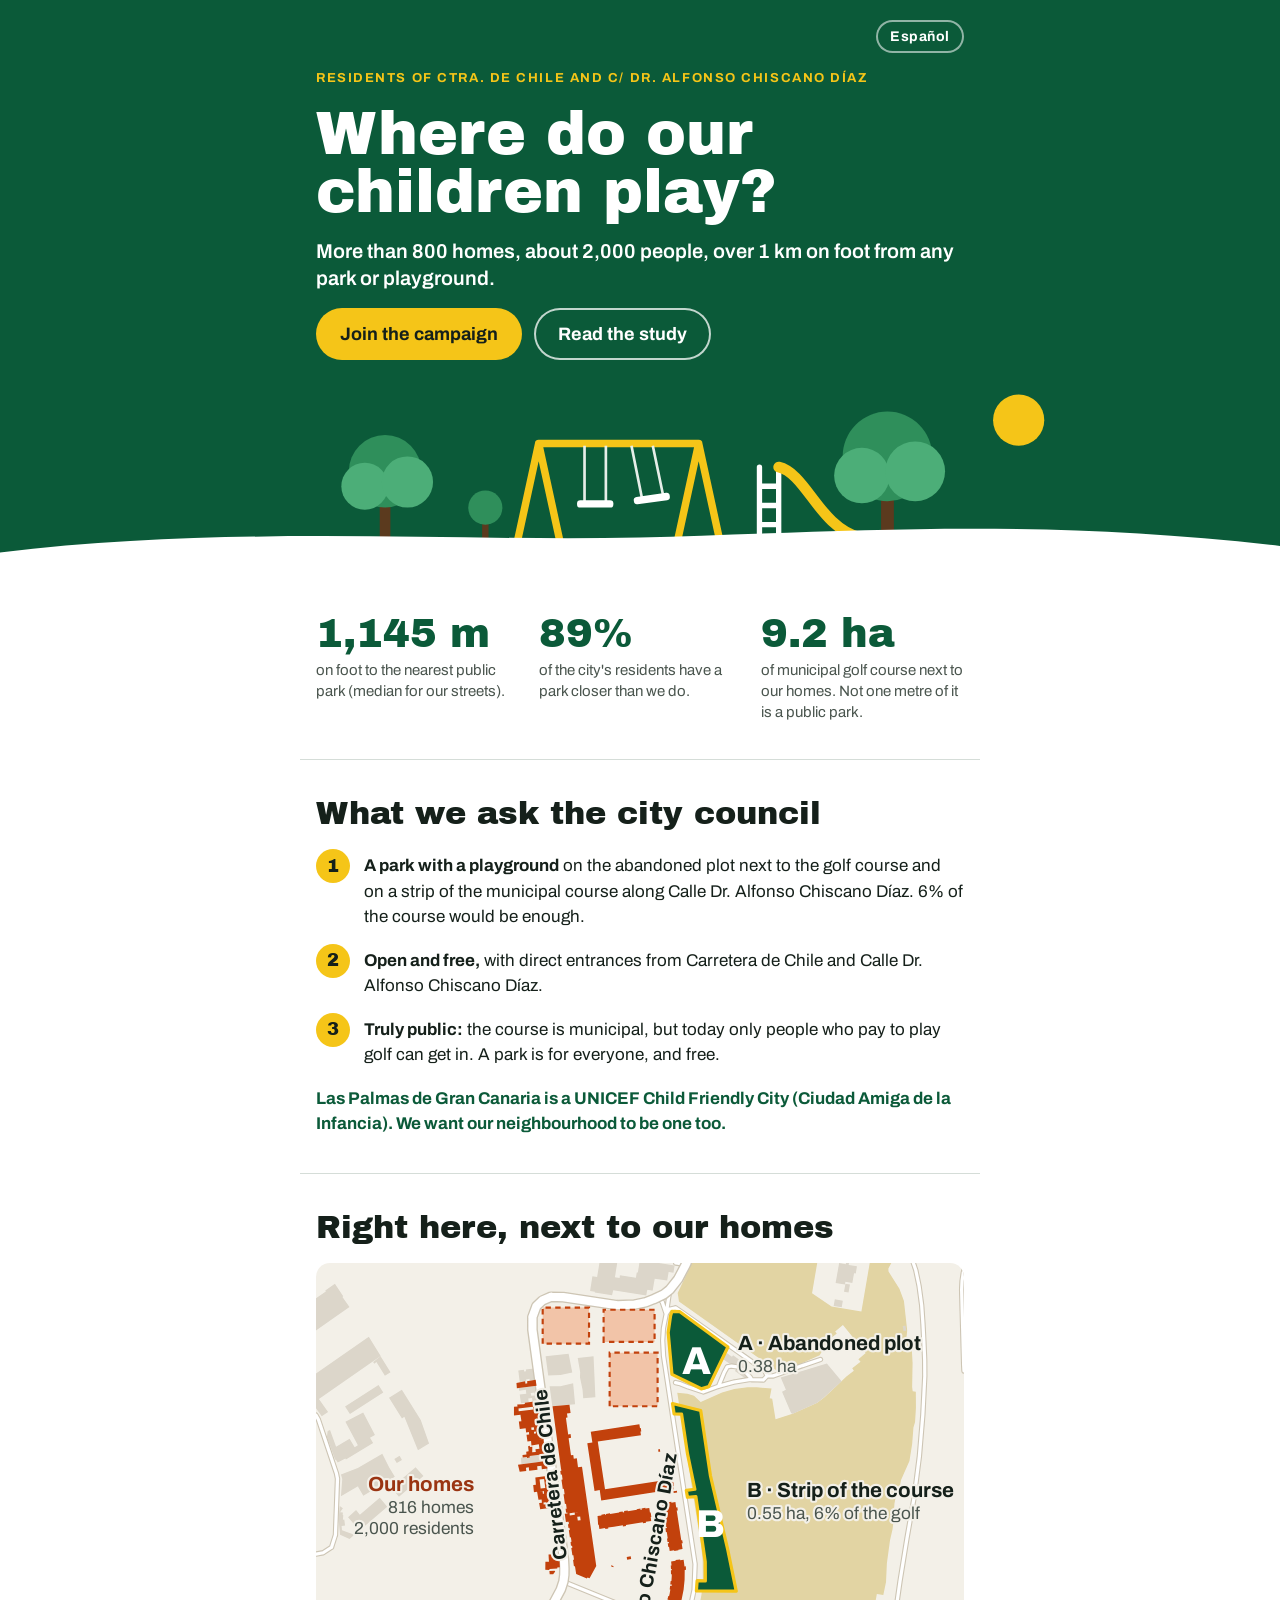
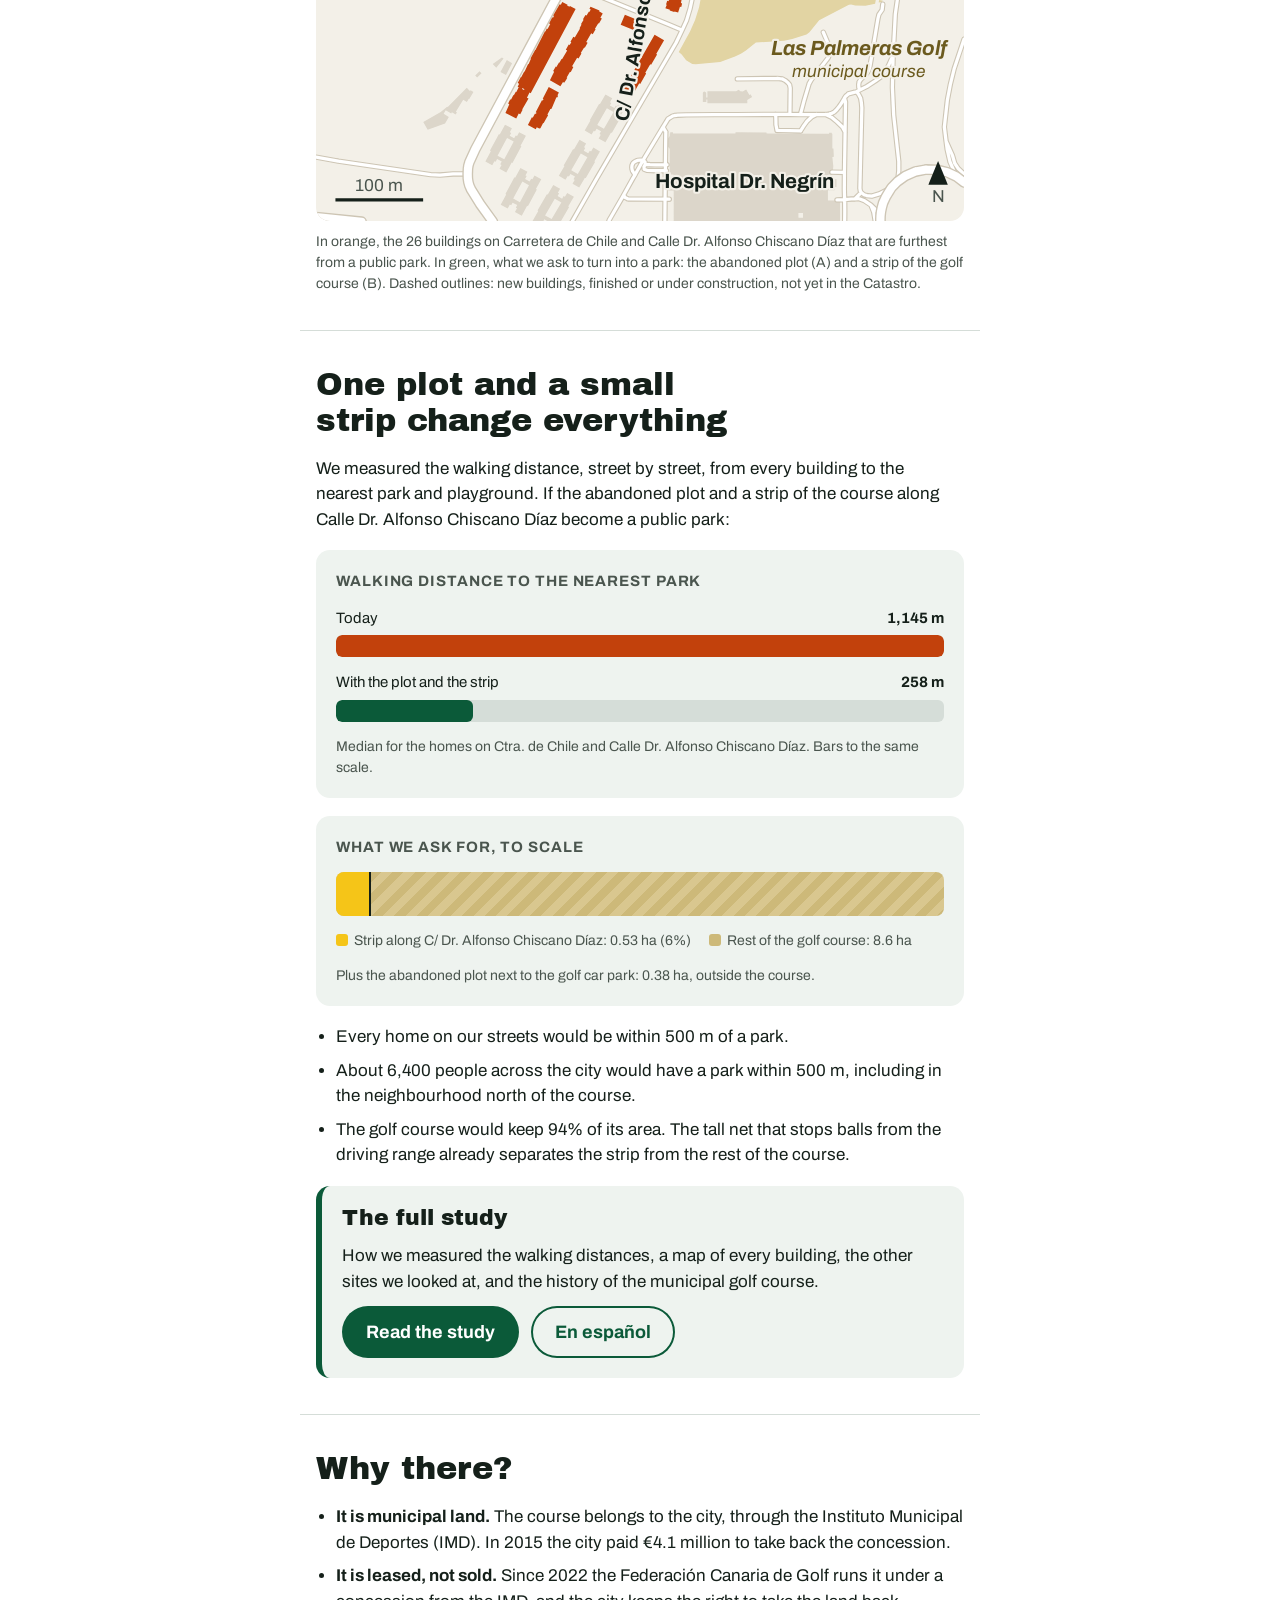
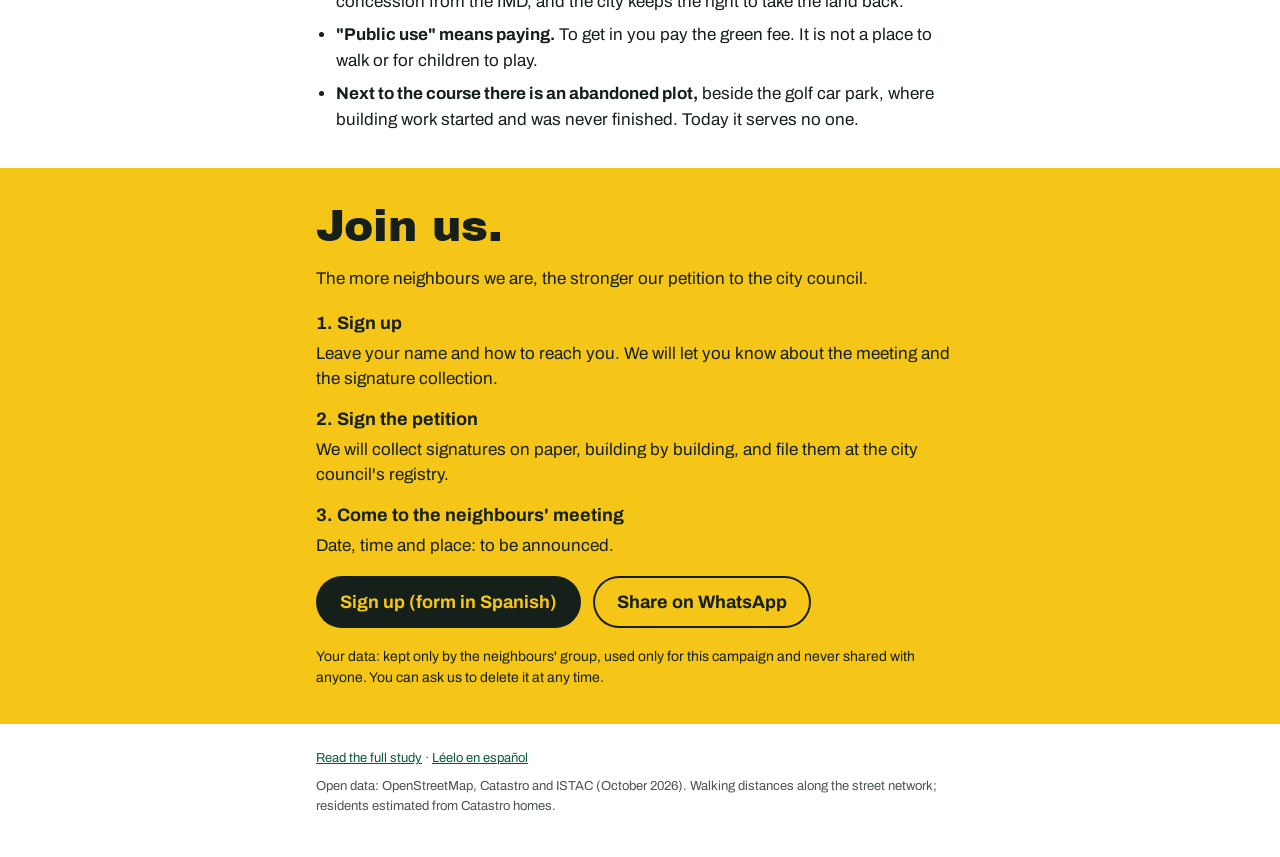
==== commit 9b234096: "remove identifying address" ====
--- a/docs/en/index.html
+++ b/docs/en/index.html
@@ -84,6 +84,7 @@
 .mapa .bg{fill:var(--map-bg,#f3f0e8)}
 .mapa .bldg{fill:var(--map-bldg,#dcd6ca)}
 .mapa .home{fill:var(--map-home,#c2410c)}
+.mapa .new{fill:var(--map-new,#f2c4a8);stroke:var(--map-home,#c2410c);stroke-width:2;stroke-dasharray:5 4}
 .mapa .golf{fill:var(--map-golf,#e2d4a3)}
 .mapa .park{fill:var(--map-park,#0b5a39);stroke:var(--map-park-edge,#f5c518);stroke-width:3;stroke-linejoin:round}
 .mapa .casing,.mapa .road{fill:none;stroke-linecap:round;stroke-linejoin:round}
@@ -111,6 +112,9 @@
 <path class="main casing" d="M140.5,473.1 L140.6,477.2M140.6,477.2 L141.1,480.7M141.1,480.7 L142.0,483.9M142.0,483.9 L143.7,487.7M143.7,487.7 L151.9,500.9M151.9,500.9 L163.6,517.1M163.6,517.1 L163.7,517.3M140.5,473.1 L140.7,468.2M140.7,468.2 L141.1,465.4M141.1,465.4 L142.0,462.3M142.0,462.3 L147.5,450.2M147.5,450.2 L200.2,351.7M200.2,351.7 L226.6,302.5M226.6,302.5 L229.1,294.9M522.6,517.3 L522.6,515.0M522.6,515.0 L522.7,512.1M522.7,512.1 L523.1,508.4M523.1,508.4 L523.9,504.3M523.9,504.3 L525.1,499.9M525.1,499.9 L527.6,494.5M527.6,494.5 L529.9,490.6M529.9,490.6 L532.8,485.9M538.5,480.1 L532.8,485.9M592.9,475.5 L600.0,480.9M592.9,475.5 L584.4,471.5M584.4,471.5 L575.3,469.3M575.3,469.3 L565.0,469.0M565.0,469.0 L555.0,470.9M555.0,470.9 L545.6,475.0M545.6,475.0 L538.5,480.1M0.0,513.0 L42.1,517.3M313.5,33.1 L305.3,36.4M305.3,36.4 L295.3,38.5M295.3,38.5 L279.1,39.1M279.1,39.1 L228.9,31.6M228.9,31.6 L217.6,31.3M217.6,31.3 L209.5,34.8M209.5,34.8 L204.1,40.0M204.1,40.0 L200.4,50.0M200.4,50.0 L200.4,61.8M200.4,61.8 L213.9,160.5M213.9,160.5 L227.8,260.1M227.8,260.1 L229.6,274.7M229.6,274.7 L230.0,282.8M230.0,282.8 L229.9,288.8M229.9,288.8 L229.1,294.9M313.5,33.1 L322.0,29.1M322.0,29.1 L327.6,24.6M342.4,1.4 L335.4,14.8M335.4,14.8 L327.6,24.6M343.1,0.0 L342.4,1.4"/>
 <path class="main road" d="M140.5,473.1 L140.6,477.2M140.6,477.2 L141.1,480.7M141.1,480.7 L142.0,483.9M142.0,483.9 L143.7,487.7M143.7,487.7 L151.9,500.9M151.9,500.9 L163.6,517.1M163.6,517.1 L163.7,517.3M140.5,473.1 L140.7,468.2M140.7,468.2 L141.1,465.4M141.1,465.4 L142.0,462.3M142.0,462.3 L147.5,450.2M147.5,450.2 L200.2,351.7M200.2,351.7 L226.6,302.5M226.6,302.5 L229.1,294.9M522.6,517.3 L522.6,515.0M522.6,515.0 L522.7,512.1M522.7,512.1 L523.1,508.4M523.1,508.4 L523.9,504.3M523.9,504.3 L525.1,499.9M525.1,499.9 L527.6,494.5M527.6,494.5 L529.9,490.6M529.9,490.6 L532.8,485.9M538.5,480.1 L532.8,485.9M592.9,475.5 L600.0,480.9M592.9,475.5 L584.4,471.5M584.4,471.5 L575.3,469.3M575.3,469.3 L565.0,469.0M565.0,469.0 L555.0,470.9M555.0,470.9 L545.6,475.0M545.6,475.0 L538.5,480.1M0.0,513.0 L42.1,517.3M313.5,33.1 L305.3,36.4M305.3,36.4 L295.3,38.5M295.3,38.5 L279.1,39.1M279.1,39.1 L228.9,31.6M228.9,31.6 L217.6,31.3M217.6,31.3 L209.5,34.8M209.5,34.8 L204.1,40.0M204.1,40.0 L200.4,50.0M200.4,50.0 L200.4,61.8M200.4,61.8 L213.9,160.5M213.9,160.5 L227.8,260.1M227.8,260.1 L229.6,274.7M229.6,274.7 L230.0,282.8M230.0,282.8 L229.9,288.8M229.9,288.8 L229.1,294.9M313.5,33.1 L322.0,29.1M322.0,29.1 L327.6,24.6M342.4,1.4 L335.4,14.8M335.4,14.8 L327.6,24.6M343.1,0.0 L342.4,1.4"/>
 <path class="home" fill-rule="evenodd" d="M203.4,416.0 L209.2,404.8 L210.0,405.2 L210.7,403.8 L209.9,403.4 L215.5,392.7 L224.9,397.6 L223.6,400.2 L224.1,400.9 L223.3,402.4 L222.6,402.1 L218.9,410.9 L217.9,412.9 L217.0,412.9 L214.3,418.0 L214.9,418.7 L210.7,426.1 L210.3,425.9 L207.8,430.7 L206.7,431.0 L204.4,429.8 L203.5,431.6 L196.2,427.8 L199.9,420.7 L200.7,421.1 L202.8,417.2 L203.6,417.6 L204.2,416.4 L203.4,416.0ZM180.5,404.4 L182.8,400.1 L183.2,400.3 L185.0,396.9 L185.5,397.2 L187.7,392.9 L190.8,394.4 L186.7,392.4 L188.1,389.6 L186.7,388.9 L189.7,383.3 L190.0,383.5 L192.8,378.3 L193.1,378.5 L196.4,371.3 L196.8,371.5 L199.0,366.5 L198.6,366.3 L202.9,358.3 L203.2,358.4 L212.0,340.9 L212.4,341.1 L213.7,338.5 L214.4,338.9 L216.9,334.2 L215.8,333.7 L218.8,328.0 L219.5,328.4 L220.3,326.9 L219.6,326.5 L225.6,315.9 L226.7,316.5 L228.0,313.9 L232.9,316.5 L232.5,317.2 L234.7,318.4 L235.1,317.6 L240.4,320.4 L198.8,398.3 L197.7,397.8 L195.3,402.5 L196.8,403.3 L190.9,413.5 L191.3,413.7 L189.1,417.9 L187.7,417.2 L185.4,421.7 L175.4,416.6 L179.0,408.5 L177.9,407.9 L179.9,404.0 L180.5,404.4ZM190.8,394.5 L192.6,395.3 L193.0,394.6 L191.2,393.6 L190.8,394.5ZM219.2,226.4 L207.6,227.9 L206.6,222.2 L209.2,221.9 L208.9,219.0 L206.0,219.3 L204.7,211.9 L201.8,212.2 L201.1,205.5 L203.6,205.3 L203.1,198.5 L215.2,197.0 L219.2,226.4ZM213.0,223.3 L212.9,221.5 L215.4,221.2 L212.5,221.5 L210.6,221.7 L210.8,223.5 L213.0,223.3ZM212.3,208.3 L211.2,200.0 L207.0,200.4 L208.0,208.9 L212.3,208.3ZM209.8,211.2 L210.1,213.7 L211.2,213.6 L210.9,211.1 L206.8,211.6 L209.8,211.2ZM188.6,193.4 L187.0,186.7 L213.4,183.3 L214.3,190.3 L209.1,190.9 L208.8,187.7 L204.8,188.3 L205.1,191.4 L197.4,192.3 L197.0,189.2 L194.4,189.6 L194.7,192.6 L188.6,193.4ZM198.0,169.3 L198.1,170.4 L200.3,170.1 L200.2,175.3 L203.5,174.9 L203.2,172.5 L206.9,172.0 L206.3,167.9 L199.5,168.9 L199.1,164.7 L195.8,165.2 L194.9,159.1 L197.4,158.8 L197.1,156.5 L194.6,156.9 L194.1,153.1 L188.7,153.8 L187.8,146.8 L190.2,146.5 L189.3,140.4 L183.3,141.1 L183.3,133.2 L186.6,132.9 L186.3,131.1 L191.9,130.8 L193.4,130.5 L193.3,129.5 L206.0,127.7 L209.1,150.9 L209.9,157.0 L210.7,163.3 L211.5,171.5 L211.0,171.5 L211.8,171.4 L212.5,176.8 L197.8,178.7 L198.0,180.2 L195.4,180.5 L195.3,179.7 L191.4,180.2 L191.2,177.8 L194.9,177.2 L194.6,174.7 L196.9,174.4 L196.4,169.6 L198.0,169.3ZM203.7,157.9 L203.6,156.0 L201.8,156.3 L201.9,158.1 L201.3,158.2 L209.9,157.0 L203.7,157.9ZM199.3,152.3 L199.6,154.7 L202.0,154.4 L201.7,152.0 L199.3,152.3ZM210.1,163.3 L205.8,163.9 L209.9,163.4 L210.1,163.3ZM187.5,134.8 L187.7,137.3 L201.3,135.7 L201.0,133.2 L187.5,134.8ZM185.6,111.1 L193.6,109.6 L194.0,111.7 L195.7,111.4 L195.4,109.4 L203.4,108.2 L204.2,113.6 L186.0,115.9 L185.6,111.1ZM309.5,371.5 L304.9,379.5 L305.7,380.0 L300.2,389.7 L299.3,389.2 L292.0,402.0 L283.2,396.9 L313.5,344.2 L322.3,349.2 L315.0,362.0 L315.8,362.5 L310.3,372.0 L309.5,371.5ZM225.0,369.9 L225.4,370.1 L227.3,366.7 L227.8,367.0 L232.6,358.8 L231.3,358.0 L234.0,353.3 L234.9,353.8 L236.4,351.1 L235.6,350.6 L238.3,346.0 L239.6,346.7 L244.5,338.4 L244.0,338.1 L245.9,334.8 L245.3,334.5 L247.8,330.3 L247.2,329.9 L249.5,325.9 L250.5,326.4 L252.6,322.9 L253.1,323.1 L254.4,320.9 L253.2,320.2 L254.2,318.4 L262.5,321.8 L262.1,322.5 L265.5,324.5 L263.3,328.4 L264.7,329.2 L262.0,333.8 L261.4,333.5 L258.3,338.7 L258.9,339.1 L256.2,343.7 L254.8,342.9 L250.2,350.9 L251.5,351.7 L248.9,356.3 L248.3,356.0 L246.0,359.8 L245.2,361.2 L245.8,361.6 L243.1,366.2 L241.8,365.4 L237.1,373.4 L238.3,374.1 L235.8,378.9 L235.2,378.5 L232.1,383.8 L232.7,384.1 L231.5,386.1 L229.8,388.7 L228.7,388.0 L226.3,392.0 L216.6,386.4 L220.5,378.4 L219.6,377.8 L222.0,373.7 L222.6,374.0 L225.0,369.9ZM300.8,342.7 L282.1,334.9 L286.0,325.7 L304.7,333.3 L300.8,342.7ZM328.8,276.5 L333.0,275.8 L333.0,275.1 L337.1,274.5 L337.3,275.2 L340.4,274.7 L341.2,281.0 L342.4,280.9 L342.6,284.1 L341.4,284.2 L341.3,293.2 L340.4,302.4 L337.9,314.9 L339.0,315.2 L338.2,318.6 L337.0,318.3 L335.3,323.7 L331.9,322.6 L331.7,323.2 L327.5,321.8 L327.7,321.1 L323.5,319.7 L324.8,316.4 L324.1,316.2 L325.2,312.8 L326.4,313.1 L326.8,312.0 L325.4,311.6 L326.2,308.4 L326.9,308.6 L327.5,306.0 L328.1,302.2 L327.5,302.2 L327.9,298.8 L329.2,299.1 L329.5,297.8 L328.0,297.7 L328.4,294.5 L329.1,294.5 L329.4,290.0 L329.4,288.1 L328.7,288.1 L328.6,284.5 L329.4,284.6 L329.4,283.3 L328.7,283.4 L328.5,280.1 L329.2,280.1 L328.8,276.5ZM216.1,285.2 L220.9,284.9 L221.5,285.6 L219.6,288.3 L216.4,288.3 L216.1,285.2ZM273.1,280.8 L273.5,279.9 L275.6,280.7 L275.2,281.6 L273.1,280.8ZM225.1,269.5 L225.8,281.8 L223.4,281.9 L223.4,282.8 L216.2,283.4 L216.0,284.2 L212.3,284.0 L212.4,276.7 L215.7,276.7 L215.3,269.8 L225.1,269.5ZM291.8,274.1 L288.1,274.7 L287.7,272.2 L291.4,271.6 L291.8,274.1ZM230.3,232.2 L233.0,231.9 L232.6,231.1 L231.6,231.2 L231.1,227.6 L232.1,227.5 L231.5,222.9 L230.5,223.1 L229.2,214.2 L230.2,214.1 L229.5,209.0 L228.5,209.2 L227.3,200.7 L228.3,200.5 L227.7,195.9 L226.7,196.0 L226.2,192.5 L227.2,192.3 L227.0,190.9 L246.3,188.7 L259.5,280.5 L253.3,292.0 L251.4,291.1 L250.8,292.1 L240.9,287.9 L239.8,280.7 L238.8,280.8 L238.0,274.8 L238.9,274.7 L238.3,270.5 L237.4,270.6 L236.4,263.8 L237.4,263.7 L237.1,261.7 L236.1,261.8 L235.7,258.4 L236.6,258.2 L236.0,254.0 L235.1,254.1 L234.1,247.4 L235.0,247.3 L234.7,245.2 L233.8,245.4 L233.3,241.9 L234.2,241.8 L233.9,239.4 L236.3,239.1 L231.4,239.7 L230.3,232.2ZM234.8,231.7 L234.2,231.7 L234.2,231.7 L234.8,231.7ZM235.0,233.8 L239.7,233.2 L239.5,231.1 L234.8,231.7 L235.0,233.8ZM243.2,230.7 L239.7,231.1 L241.0,230.9 L243.2,230.7ZM247.3,235.6 L247.6,237.8 L247.6,237.8 L247.6,237.8 L247.3,235.6ZM251.7,237.4 L251.4,237.4 L247.6,237.8 L251.7,237.4ZM242.4,238.4 L245.0,238.1 L244.6,234.7 L241.9,235.0 L242.4,238.4ZM324.9,221.7 L329.0,221.1 L329.1,221.9 L332.8,221.3 L333.5,226.4 L334.6,226.2 L335.0,229.1 L334.0,229.2 L338.2,256.8 L339.1,256.7 L339.6,259.5 L338.6,259.6 L339.4,264.8 L335.5,265.4 L335.6,266.0 L331.7,266.6 L331.6,265.9 L327.5,266.6 L326.9,262.8 L326.2,262.9 L325.7,259.6 L326.9,259.4 L326.7,258.3 L325.5,258.4 L325.0,255.1 L325.7,255.0 L324.8,249.1 L324.0,249.2 L323.5,245.6 L324.9,245.4 L324.7,244.2 L323.3,244.4 L322.8,241.0 L323.4,240.9 L322.4,234.5 L321.7,234.6 L321.2,231.2 L321.9,231.0 L321.8,230.2 L321.1,230.3 L320.5,226.7 L321.2,226.6 L320.7,223.2 L325.0,222.5 L324.9,221.7ZM309.2,231.1 L309.9,231.0 L310.5,235.1 L309.9,235.2 L310.4,238.9 L305.4,239.6 L305.6,240.6 L302.8,241.0 L302.6,240.0 L286.9,242.5 L287.1,243.5 L284.2,243.9 L284.1,242.9 L275.9,244.1 L270.5,244.9 L270.7,245.9 L267.9,246.4 L267.7,245.4 L262.4,246.2 L261.8,242.3 L261.2,242.4 L260.7,234.2 L264.3,233.7 L264.2,233.1 L267.6,232.5 L267.7,233.1 L268.6,233.0 L268.5,232.3 L272.2,231.8 L272.3,232.4 L280.8,231.1 L280.7,230.5 L284.0,230.0 L284.2,231.1 L285.4,230.9 L285.2,229.7 L288.7,229.2 L288.7,229.8 L297.1,228.5 L297.0,227.9 L300.4,227.4 L300.6,228.6 L301.6,228.5 L301.4,227.2 L304.9,226.7 L305.0,227.3 L308.6,226.8 L309.2,231.1ZM334.2,210.9 L334.4,212.4 L331.2,212.9 L331.0,211.4 L334.2,210.9ZM300.7,152.7 L301.2,156.0 L300.4,156.1 L300.9,159.4 L260.9,165.3 L267.6,209.5 L329.8,199.9 L330.2,203.1 L330.9,203.0 L331.4,206.4 L330.7,206.5 L331.1,209.6 L264.1,219.9 L262.7,210.3 L257.9,211.0 L251.2,166.8 L255.9,166.1 L254.4,156.3 L299.4,149.4 L300.0,152.8 L300.7,152.7ZM318.3,172.3 L318.8,174.6 L317.2,174.9 L316.8,172.6 L318.3,172.3ZM235.7,158.4 L236.2,161.9 L233.9,162.2 L236.1,177.9 L238.2,177.7 L238.7,181.2 L241.5,180.8 L242.6,189.1 L226.9,190.9 L219.0,132.7 L234.7,131.3 L235.7,139.0 L232.4,139.4 L232.9,143.1 L231.4,143.3 L233.5,158.7 L235.7,158.4Z"/>
+<path class="new" d="M209.9,74.7 L209.9,41.3 L252.8,41.3 L252.8,74.7 L209.9,74.7Z"/>
+<path class="new" d="M266.3,73.1 L266.3,43.3 L313.5,43.3 L313.5,73.1 L266.3,73.1Z"/>
+<path class="new" d="M271.9,132.6 L271.9,83.0 L316.3,83.0 L316.3,132.6 L271.9,132.6Z"/>
 <path class="park" d="M328.3,48.9 L329.6,44.7 L336.9,45.1 L381.4,77.8 L363.7,114.5 L356.7,116.5 L329.6,103.1 L326.1,64.4 L328.3,48.9Z"/>
 <path class="park" d="M356.2,136.6 L365.2,196.8 L381.3,265.7 L389.1,303.8 L352.2,303.7 L352.9,294.2 L360.5,294.4 L360.4,276.7 L351.7,216.3 L343.9,216.9 L342.9,210.6 L350.8,209.5 L344.0,176.8 L338.5,140.0 L331.6,139.7 L330.1,130.1 L356.2,136.6Z"/>
 <text class="street" dy="0.35em"><textPath href="#mapa-calle-0" startOffset="50%" text-anchor="middle">Carretera de Chile</textPath></text>
@@ -133,7 +137,7 @@
 <text class="note" x="576" y="499" text-anchor="middle">N</text>
 </svg>
 <!-- mapa:end -->
-      <figcaption class="small muted">In orange, the 26 buildings on Carretera de Chile and Calle Dr. Alfonso Chiscano Díaz that are furthest from a public park. In green, what we ask to turn into a park: the abandoned plot (A) and a strip of the golf course (B).</figcaption>
+      <figcaption class="small muted">In orange, the 26 buildings on Carretera de Chile and Calle Dr. Alfonso Chiscano Díaz that are furthest from a public park. In green, what we ask to turn into a park: the abandoned plot (A) and a strip of the golf course (B). Dashed outlines: new buildings, finished or under construction, not yet in the Catastro.</figcaption>
     </figure>
   </div>
 </section>
--- a/docs/site.css
+++ b/docs/site.css
@@ -11,7 +11,7 @@
     --bg:#0e1612; --fg:#e6eee8; --muted:#a6b3ab; --line:#2a3a31;
     --green:#0d6b44; --on-green:#ffffff; --yellow:#f5c518; --on-yellow:#15201a;
     --soft:#16241c; --link:#7fd3a6; color-scheme:dark;
-    --map-bg:#16241c; --map-bldg:#2c3b33; --map-home:#e2622b; --map-home-text:#f59a6b; --map-golf:#3f3b22;
+    --map-bg:#16241c; --map-bldg:#2c3b33; --map-home:#e2622b; --map-home-text:#f59a6b; --map-new:#5a3424; --map-golf:#3f3b22;
     --map-golf-text:#d8c98f; --map-park:#2e9d68; --map-casing:#0e1612; --map-road:#46584e;
     --map-text:#e6eee8; --map-muted:#a6b3ab; --map-halo:#16241c;
   }
@@ -20,7 +20,7 @@
   --bg:#0e1612; --fg:#e6eee8; --muted:#a6b3ab; --line:#2a3a31;
   --green:#0d6b44; --on-green:#ffffff; --yellow:#f5c518; --on-yellow:#15201a;
   --soft:#16241c; --link:#7fd3a6; color-scheme:dark;
-  --map-bg:#16241c; --map-bldg:#2c3b33; --map-home:#e2622b; --map-home-text:#f59a6b; --map-golf:#3f3b22;
+  --map-bg:#16241c; --map-bldg:#2c3b33; --map-home:#e2622b; --map-home-text:#f59a6b; --map-new:#5a3424; --map-golf:#3f3b22;
   --map-golf-text:#d8c98f; --map-park:#2e9d68; --map-casing:#0e1612; --map-road:#46584e;
   --map-text:#e6eee8; --map-muted:#a6b3ab; --map-halo:#16241c;
 }
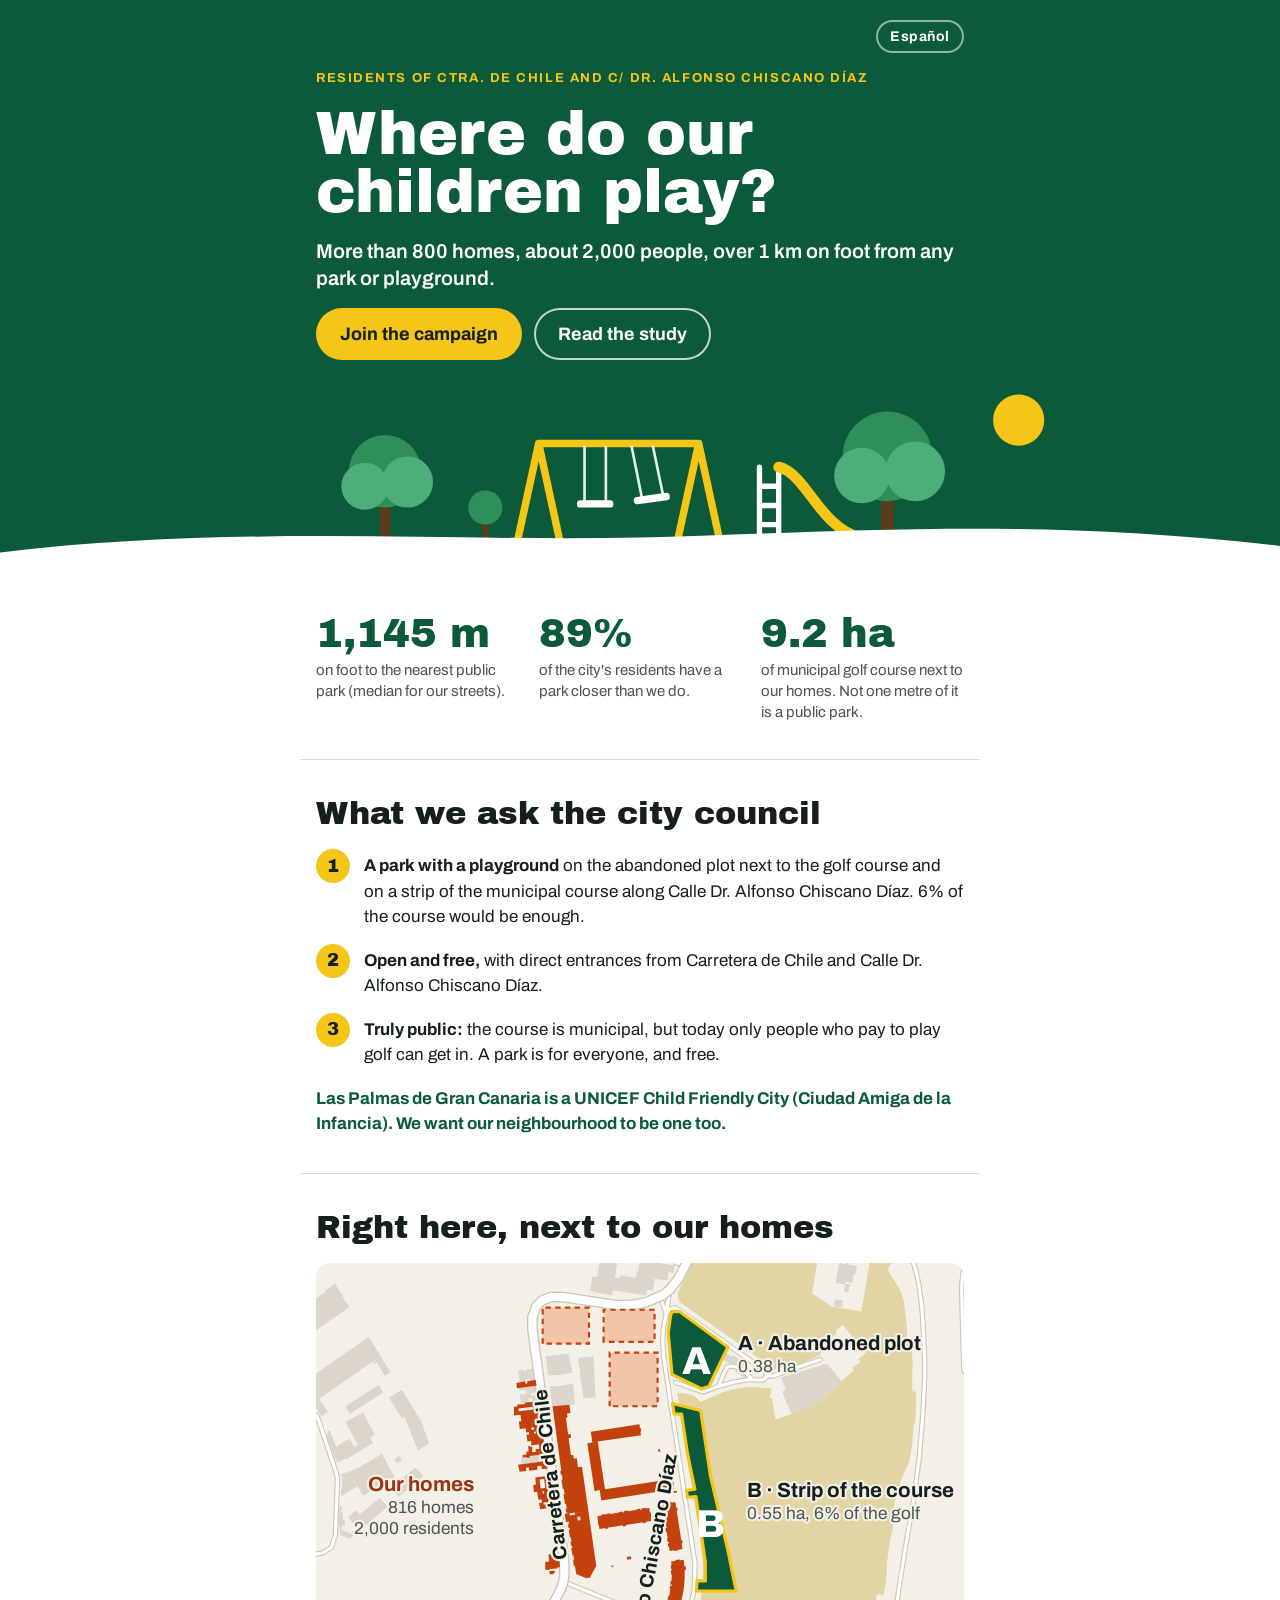
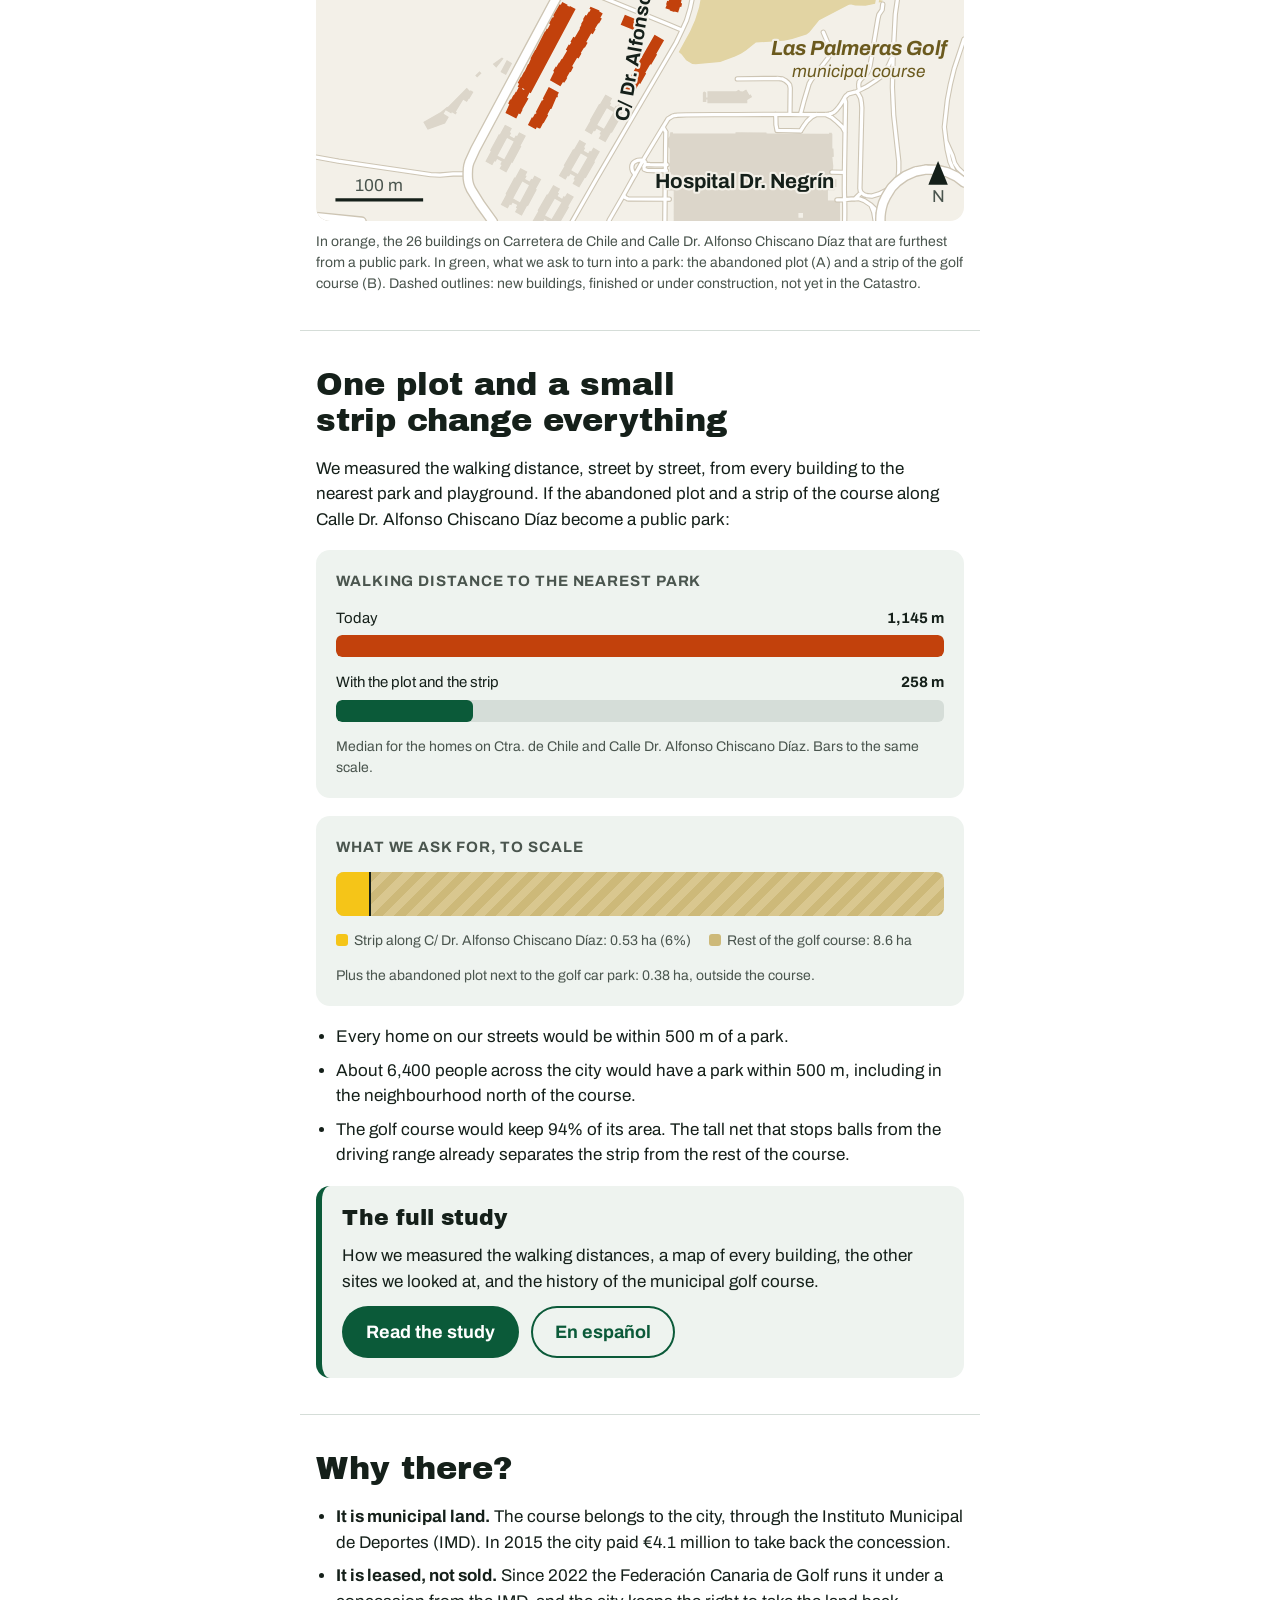
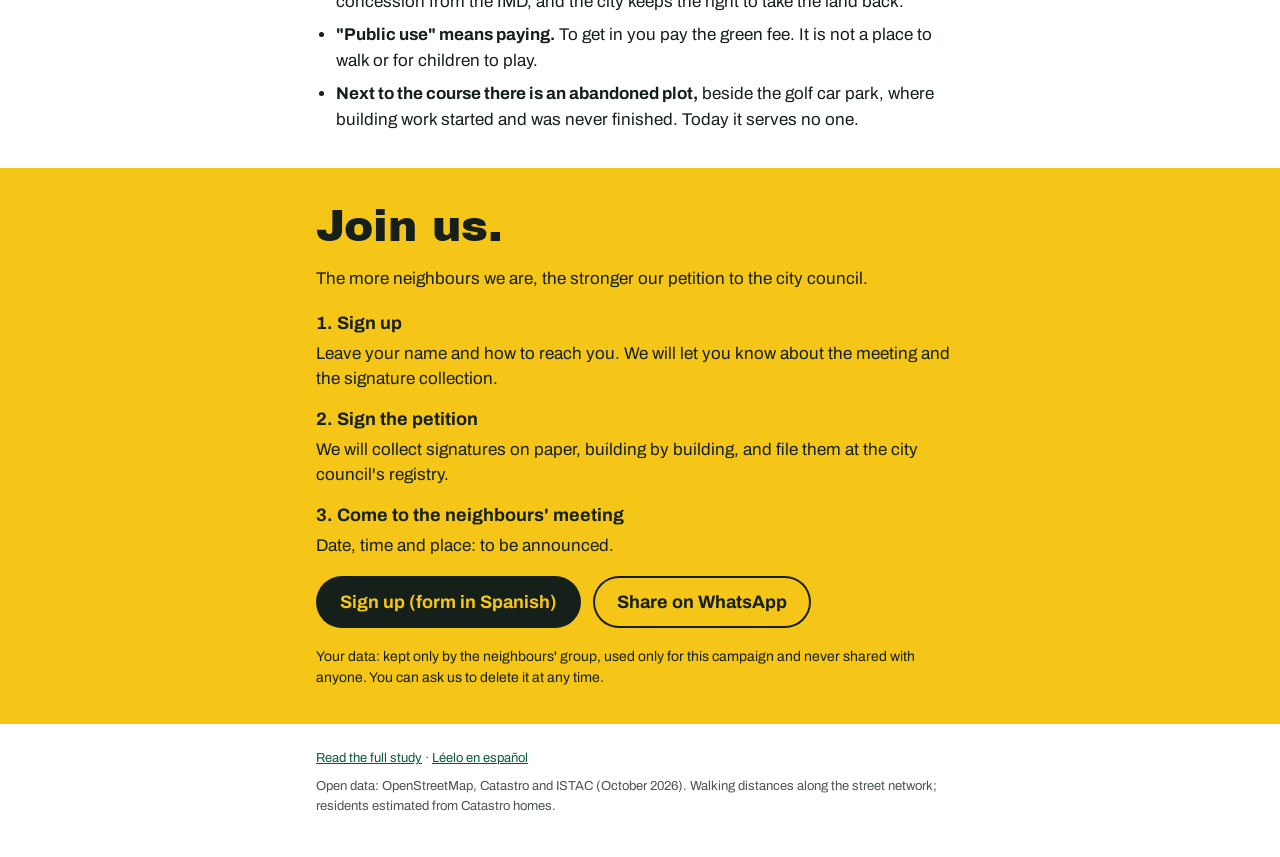
==== commit beb0f9f2: "some fixes, plus flyer" ====
--- a/docs/en/index.html
+++ b/docs/en/index.html
@@ -7,10 +7,10 @@
 <meta name="description" content="About 2,000 people on Carretera de Chile and Calle Dr. Alfonso Chiscano Díaz live more than 1 km on foot from a park. We are asking for a free public park with a playground.">
 <meta property="og:type" content="website">
 <meta property="og:locale" content="en_GB">
-<meta property="og:url" content="https://gabor-varga.github.io/barrio-park/en/">
+<meta property="og:url" content="https://parque.barrionegrin.es/en/">
 <meta property="og:title" content="Where do our children play?">
 <meta property="og:description" content="About 2,000 people on Carretera de Chile and Calle Dr. Alfonso Chiscano Díaz live more than 1 km on foot from a park. We are asking for a free public park.">
-<meta property="og:image" content="https://gabor-varga.github.io/barrio-park/og-en.png">
+<meta property="og:image" content="https://parque.barrionegrin.es/og-en.png">
 <meta property="og:image:width" content="1200">
 <meta property="og:image:height" content="630">
 <meta property="og:image:alt" content="Where do our children play? A drawn playground on a green background.">
@@ -19,8 +19,8 @@
 <link rel="preconnect" href="https://fonts.gstatic.com" crossorigin>
 <link rel="stylesheet" href="https://fonts.googleapis.com/css2?family=Archivo+Black&family=Archivo:wght@400;600;700&display=swap">
 <link rel="stylesheet" href="../site.css">
-<link rel="alternate" hreflang="es" href="https://gabor-varga.github.io/barrio-park/">
-<link rel="alternate" hreflang="en" href="https://gabor-varga.github.io/barrio-park/en/">
+<link rel="alternate" hreflang="es" href="https://parque.barrionegrin.es/">
+<link rel="alternate" hreflang="en" href="https://parque.barrionegrin.es/en/">
 </head>
 <body>
 <header class="band-green hero">
@@ -92,8 +92,8 @@
 .mapa .road{stroke:var(--map-road,#ffffff)}
 .mapa .minor.casing{stroke-width:5}.mapa .minor.road{stroke-width:3}
 .mapa .main.casing{stroke-width:10}.mapa .main.road{stroke-width:7.5}
-.mapa text{fill:var(--map-text,#15201a);paint-order:stroke;stroke:var(--map-halo,#f3f0e8);
-  stroke-width:4px;stroke-linejoin:round}
+.mapa text{fill:var(--map-text,#15201a)}
+.mapa text.halo{fill:var(--map-halo,#f3f0e8);stroke:var(--map-halo,#f3f0e8);stroke-width:4px;stroke-linejoin:round}
 .mapa .street{font-size:18px;font-weight:700;letter-spacing:.02em}
 .mapa .place{font-size:19px;font-weight:700}
 .mapa .note{font-size:16px;font-weight:400;fill:var(--map-muted,#4a554e)}
@@ -103,7 +103,7 @@
 .mapa .bar{stroke:var(--map-text,#15201a);stroke-width:3}
 .mapa .arrow{fill:var(--map-text,#15201a)}
 </style>
-<defs><path id="mapa-calle-0" d="M228.7,296.2 L205.0,95.5" fill="none"/><path id="mapa-calle-1" d="M278.6,445.4 L332.1,154.1" fill="none"/></defs>
+<defs></defs>
 <rect class="bg" width="600" height="517"/>
 <path class="golf" d="M525.0,312.8 L523.9,313.9 L521.0,314.4 L521.4,312.1 L525.0,312.8ZM464.1,0.0 L459.3,27.9 L477.4,40.3 L505.0,44.9 L512.7,0.0 L532.7,0.0 L530.0,5.1 L530.1,7.9 L540.2,23.9 L544.4,35.1 L547.4,62.6 L546.6,70.9 L550.2,71.2 L550.1,69.9 L553.4,69.9 L553.6,73.6 L551.3,73.6 L552.4,92.7 L552.0,114.9 L552.5,118.8 L555.4,119.2 L555.5,134.1 L554.7,147.2 L553.2,152.2 L552.0,167.6 L549.5,183.4 L541.7,201.0 L540.9,205.4 L538.3,214.5 L536.4,218.6 L535.6,222.9 L534.5,241.4 L533.9,246.2 L531.5,256.7 L528.6,278.1 L527.8,295.3 L525.3,307.5 L519.3,306.4 L517.7,315.6 L508.8,317.3 L499.2,317.2 L495.4,316.3 L493.5,316.4 L491.2,317.5 L465.9,330.8 L456.9,341.8 L454.2,343.9 L441.0,348.1 L433.4,349.8 L407.3,351.5 L398.1,358.8 L393.4,361.7 L388.0,364.4 L374.3,369.4 L351.6,371.6 L348.4,371.4 L342.7,367.9 L338.6,362.5 L335.9,360.3 L346.3,341.3 L351.0,330.6 L354.7,318.8 L356.9,307.1 L358.2,294.4 L358.0,275.1 L356.5,261.4 L334.5,120.1 L343.9,121.1 L350.0,122.9 L356.2,128.6 L376.0,120.0 L387.3,116.7 L399.6,115.0 L408.2,115.1 L421.8,116.3 L420.1,125.3 L422.4,125.8 L425.5,144.6 L441.3,139.6 L464.1,129.3 L470.8,124.2 L491.4,104.9 L498.0,99.8 L496.5,97.5 L504.2,91.5 L502.2,89.1 L509.0,83.4 L487.9,57.3 L480.7,63.4 L482.2,65.3 L474.2,71.7 L476.4,74.3 L469.8,79.5 L466.4,85.5 L443.6,95.7 L426.4,99.2 L424.7,98.4 L336.1,35.7 L334.9,27.7 L348.0,0.0 L464.1,0.0Z"/>
 <path class="bldg" fill-rule="evenodd" d="M119.5,426.3 L103.4,432.2 L99.3,425.0 L115.5,415.7 L121.4,410.9 L122.0,411.1 L139.6,393.4 L142.5,396.3 L143.2,395.5 L145.8,397.2 L141.9,403.8 L141.5,403.5 L139.7,406.4 L136.3,404.4 L129.5,415.5 L130.5,416.1 L129.3,418.0 L125.8,416.0 L125.2,417.1 L120.1,414.1 L118.2,417.4 L123.0,420.3 L119.5,426.3ZM22.3,230.7 L24.9,231.0 L24.7,233.4 L25.3,233.5 L24.9,237.7 L26.2,237.5 L26.9,243.0 L23.7,243.6 L24.1,247.4 L35.5,251.7 L31.1,255.5 L22.3,251.7 L20.9,237.6 L22.0,224.9 L24.9,227.0 L22.3,230.7ZM37.1,228.8 L40.6,233.0 L59.0,217.3 L66.0,225.7 L40.3,247.7 L29.7,235.5 L37.1,228.8ZM76.8,216.5 L69.9,208.1 L92.2,189.1 L99.5,197.2 L76.8,216.5ZM23.1,215.9 L24.3,200.0 L23.1,195.9 L38.7,189.8 L61.4,176.7 L67.8,189.4 L73.0,198.0 L43.8,215.5 L38.8,206.9 L40.1,206.1 L23.1,215.9ZM10.1,161.0 L10.8,155.6 L13.0,154.7 L18.6,170.2 L31.1,162.7 L35.8,170.5 L38.8,168.7 L27.2,147.1 L43.7,138.5 L54.6,159.2 L50.0,161.9 L52.9,166.7 L27.7,182.0 L27.2,181.1 L20.1,184.8 L18.3,182.0 L17.8,182.3 L10.1,161.0ZM74.8,185.2 L72.5,181.4 L77.4,178.5 L79.6,182.3 L74.8,185.2ZM79.5,117.3 L97.0,145.3 L104.7,167.2 L94.4,173.4 L81.8,142.4 L79.6,143.9 L67.6,124.8 L79.5,117.3ZM31.4,139.9 L26.9,132.9 L57.9,113.0 L62.3,119.9 L31.4,139.9ZM0.0,102.3 L48.9,68.4 L59.9,86.2 L2.7,125.9 L11.2,138.0 L5.3,142.0 L0.0,134.4 L0.0,102.3ZM52.9,91.6 L59.8,86.3 L69.0,101.2 L63.8,104.5 L55.9,91.7 L53.9,93.2 L52.9,91.6ZM31.0,40.7 L12.8,53.4 L0.0,62.4 L0.0,32.7 L9.1,26.4 L8.6,25.5 L17.5,19.3 L25.2,30.9 L24.5,31.4 L31.0,40.7ZM205.1,506.9 L213.8,491.8 L214.6,492.2 L219.7,483.3 L226.0,486.9 L224.0,490.4 L225.1,491.1 L223.7,493.6 L227.9,496.0 L229.2,493.6 L230.5,494.3 L232.6,490.7 L238.8,494.1 L233.5,503.2 L234.4,503.6 L226.5,517.3 L215.1,517.3 L211.4,515.1 L210.2,517.3 L208.9,516.8 L208.6,517.3 L201.4,517.3 L200.5,516.7 L205.8,507.4 L205.1,506.9ZM218.2,514.9 L227.2,499.5 L221.1,496.0 L212.1,511.5 L218.2,514.9ZM175.4,491.7 L183.7,476.2 L184.4,476.6 L189.3,467.6 L195.8,471.1 L193.9,474.5 L195.1,475.1 L193.6,477.8 L197.8,480.1 L199.2,477.5 L200.4,478.1 L202.3,474.5 L208.6,477.9 L203.6,487.1 L204.5,487.6 L196.2,503.0 L195.5,502.6 L190.5,511.8 L184.2,508.4 L186.1,504.9 L185.0,504.3 L186.3,501.9 L182.0,499.7 L180.7,502.1 L179.5,501.5 L177.5,505.1 L171.0,501.7 L176.1,492.1 L175.4,491.7ZM197.2,483.5 L191.1,480.1 L182.6,495.9 L188.8,499.2 L197.2,483.5ZM238.1,450.1 L238.8,450.5 L244.0,441.5 L250.1,445.0 L248.2,448.4 L249.3,449.1 L247.9,451.6 L252.1,454.0 L253.5,451.6 L254.7,452.3 L256.8,448.7 L262.9,452.2 L257.7,461.5 L258.5,461.9 L249.7,477.1 L249.0,476.7 L243.7,485.7 L237.5,482.2 L239.6,478.5 L238.4,477.9 L239.8,475.5 L235.6,473.1 L234.2,475.5 L233.1,474.9 L231.0,478.4 L224.8,474.8 L230.1,465.7 L229.3,465.3 L238.1,450.1ZM251.3,457.6 L245.2,454.1 L236.3,469.6 L242.4,473.1 L251.3,457.6ZM161.1,451.5 L169.4,436.1 L170.1,436.5 L175.0,427.5 L181.4,430.9 L179.5,434.4 L180.8,435.1 L179.3,437.8 L183.5,440.0 L184.9,437.4 L186.2,438.0 L188.1,434.5 L194.4,437.8 L189.4,447.1 L190.2,447.5 L188.8,450.1 L181.9,463.0 L181.2,462.6 L176.2,471.8 L169.9,468.4 L171.8,464.9 L170.6,464.2 L172.0,461.6 L167.7,459.3 L166.3,461.9 L165.2,461.3 L163.2,465.0 L156.8,461.5 L161.9,452.0 L161.1,451.5ZM174.3,459.5 L183.1,443.1 L176.9,439.8 L168.1,456.2 L174.3,459.5ZM149.2,383.8 L147.4,381.9 L151.4,378.0 L153.3,379.9 L149.2,383.8ZM175.9,381.5 L170.8,378.6 L176.7,367.6 L181.6,370.5 L175.9,381.5ZM166.9,374.7 L163.6,371.2 L172.1,365.2 L173.7,366.1 L166.9,374.7ZM212.5,176.8 L213.4,183.3 L190.2,186.3 L189.7,180.4 L195.3,179.7 L195.4,180.5 L198.0,180.2 L197.8,178.7 L212.5,176.8ZM187.7,115.8 L204.2,113.6 L206.0,127.7 L200.5,128.5 L200.0,125.0 L196.5,125.5 L197.0,129.0 L189.8,129.9 L188.6,121.8 L194.7,121.0 L194.3,117.4 L188.1,118.2 L187.7,115.8ZM198.9,120.4 L199.3,123.0 L202.6,122.6 L202.2,120.0 L194.7,121.0 L198.9,120.4ZM239.9,130.8 L218.8,132.7 L216.3,114.2 L226.2,114.1 L238.1,111.4 L239.9,130.8ZM194.5,107.8 L194.7,109.5 L188.6,110.3 L187.3,99.6 L192.5,98.9 L192.7,100.5 L194.5,100.2 L194.3,98.7 L201.8,97.6 L203.4,108.2 L197.9,109.0 L197.7,107.1 L194.5,107.8ZM244.4,105.7 L244.6,101.1 L242.3,88.0 L257.0,86.3 L258.7,124.2 L247.4,125.2 L246.8,117.4 L244.4,105.7ZM226.4,103.8 L215.0,104.1 L212.6,86.4 L233.9,84.0 L237.3,101.4 L226.4,103.8ZM311.0,516.9 L331.2,516.9 L331.2,488.4 L325.2,488.4 L325.2,485.0 L323.5,485.0 L323.5,477.7 L328.7,477.7 L328.7,475.9 L331.0,475.9 L331.0,473.7 L327.5,473.7 L327.5,449.8 L325.6,447.6 L324.8,444.5 L325.2,441.4 L327.5,438.0 L327.5,435.6 L328.0,435.6 L328.0,434.6 L330.5,434.6 L330.5,435.6 L388.4,435.6 L388.4,434.6 L390.9,434.6 L417.2,434.7 L417.2,435.7 L475.1,435.8 L475.1,435.0 L477.6,435.0 L477.6,435.9 L478.1,435.9 L478.1,449.6 L479.1,449.6 L479.5,457.2 L478.1,457.3 L479.0,466.0 L478.1,473.8 L474.4,473.8 L474.4,475.9 L476.9,475.9 L476.9,478.1 L481.9,478.1 L481.9,485.2 L480.2,485.2 L480.2,488.2 L474.0,488.2 L474.0,497.8 L485.2,497.8 L485.2,517.3 L311.0,516.9ZM446.7,509.2 L446.7,513.6 L450.9,513.6 L450.9,509.2 L446.7,509.2ZM253.5,423.3 L262.2,408.1 L262.8,408.5 L268.0,399.5 L274.3,403.1 L272.2,406.7 L273.4,407.4 L272.1,409.7 L276.3,412.1 L277.6,409.8 L278.8,410.5 L280.9,406.8 L287.1,410.3 L281.9,419.5 L282.6,419.9 L273.9,435.1 L273.2,434.7 L268.0,443.8 L261.7,440.2 L263.7,436.8 L262.5,436.1 L263.9,433.6 L259.8,431.3 L258.3,433.7 L257.2,433.1 L255.2,436.5 L248.8,432.9 L254.1,423.7 L253.5,423.3ZM266.6,431.2 L275.5,415.7 L269.3,412.2 L260.4,427.7 L266.6,431.2ZM359.9,396.7 L361.3,398.0 L361.3,402.2 L362.5,402.2 L362.4,396.6 L389.0,396.6 L391.4,395.1 L392.9,396.6 L395.1,396.7 L398.3,394.9 L401.3,400.1 L402.4,399.4 L403.8,401.8 L399.3,404.6 L399.4,407.6 L362.4,407.7 L362.4,404.1 L361.4,404.1 L361.4,406.5 L358.2,406.5 L358.2,398.0 L358.9,396.9 L359.9,396.7ZM439.8,138.7 L431.5,119.1 L435.1,117.4 L430.3,106.0 L473.0,93.0 L486.7,109.5 L470.0,124.8 L464.1,129.3 L441.5,139.5 L440.7,139.6 L439.8,138.7ZM399.1,94.7 L396.1,98.8 L400.9,102.3 L397.6,107.0 L387.9,99.9 L389.3,98.0 L376.5,88.6 L380.4,83.4 L385.1,86.8 L386.2,85.4 L399.1,94.7ZM545.9,58.1 L546.5,62.7 L544.0,63.0 L543.3,58.4 L545.9,58.1ZM487.8,34.9 L486.8,41.0 L479.3,39.7 L480.4,33.6 L487.8,34.9ZM494.4,19.9 L493.1,27.4 L488.9,26.7 L490.2,19.1 L494.4,19.9ZM278.9,0.0 L276.8,13.1 L281.1,13.8 L281.4,11.4 L296.2,13.7 L297.0,8.7 L298.0,8.9 L299.4,0.0 L317.4,0.0 L332.1,2.3 L331.0,9.0 L326.5,8.3 L325.2,16.3 L313.6,14.5 L311.7,25.6 L307.1,24.8 L307.0,25.3 L306.6,25.3 L305.8,30.1 L275.2,25.3 L274.1,29.8 L258.1,27.3 L258.2,26.6 L253.8,25.9 L255.9,12.3 L260.3,13.0 L262.4,0.0 L278.9,0.0ZM499.8,9.7 L498.2,9.4 L496.6,18.6 L490.2,17.4 L489.7,19.8 L481.1,18.5 L484.4,0.1 L490.6,1.2 L490.8,0.0 L493.5,0.1 L493.2,1.8 L500.9,3.1 L499.8,9.7Z"/>
@@ -117,24 +117,24 @@
 <path class="new" d="M271.9,132.6 L271.9,83.0 L316.3,83.0 L316.3,132.6 L271.9,132.6Z"/>
 <path class="park" d="M328.3,48.9 L329.6,44.7 L336.9,45.1 L381.4,77.8 L363.7,114.5 L356.7,116.5 L329.6,103.1 L326.1,64.4 L328.3,48.9Z"/>
 <path class="park" d="M356.2,136.6 L365.2,196.8 L381.3,265.7 L389.1,303.8 L352.2,303.7 L352.9,294.2 L360.5,294.4 L360.4,276.7 L351.7,216.3 L343.9,216.9 L342.9,210.6 L350.8,209.5 L344.0,176.8 L338.5,140.0 L331.6,139.7 L330.1,130.1 L356.2,136.6Z"/>
-<text class="street" dy="0.35em"><textPath href="#mapa-calle-0" startOffset="50%" text-anchor="middle">Carretera de Chile</textPath></text>
-<text class="street" dy="0.35em"><textPath href="#mapa-calle-1" startOffset="50%" text-anchor="middle">C/ Dr. Alfonso Chiscano Díaz</textPath></text>
+<text class="street halo" x="216.8" y="195.8" text-anchor="middle" dy="0.35em" transform="rotate(-96.7 216.8 195.8)">Carretera de Chile</text><text class="street" x="216.8" y="195.8" text-anchor="middle" dy="0.35em" transform="rotate(-96.7 216.8 195.8)">Carretera de Chile</text>
+<text class="street halo" x="305.4" y="299.8" text-anchor="middle" dy="0.35em" transform="rotate(-79.6 305.4 299.8)">C/ Dr. Alfonso Chiscano Díaz</text><text class="street" x="305.4" y="299.8" text-anchor="middle" dy="0.35em" transform="rotate(-79.6 305.4 299.8)">C/ Dr. Alfonso Chiscano Díaz</text>
 <text class="letter" x="351.9" y="102.4" text-anchor="middle">A</text>
 <text class="letter" x="365.4" y="253.3" text-anchor="middle">B</text>
-<text class="place" x="391.2" y="80.6" text-anchor="start">A · Abandoned plot</text>
-<text class="note" x="391.2" y="100.6" text-anchor="start">0.38 ha</text>
-<text class="place" x="398.9" y="216.9" text-anchor="start">B · Strip of the course</text>
-<text class="note" x="398.9" y="236.9" text-anchor="start">0.55 ha, 6% of the golf</text>
-<text class="place golf-label" x="502.5" y="362.9" text-anchor="middle">Las Palmeras Golf</text>
-<text class="note golf-label" x="502.5" y="382.9" text-anchor="middle">municipal course</text>
-<text class="place home-label" x="146.2" y="210.9" text-anchor="end">Our homes</text>
-<text class="note" x="146.2" y="231.9" text-anchor="end">816 homes</text>
-<text class="note" x="146.2" y="250.9" text-anchor="end">2,000 residents</text>
-<text class="place" x="396.9" y="485.7" text-anchor="middle">Hospital Dr. Negrín</text>
+<text class="place halo" x="391.2" y="80.6" text-anchor="start">A · Abandoned plot</text><text class="place" x="391.2" y="80.6" text-anchor="start">A · Abandoned plot</text>
+<text class="note halo" x="391.2" y="100.6" text-anchor="start">0.38 ha</text><text class="note" x="391.2" y="100.6" text-anchor="start">0.38 ha</text>
+<text class="place halo" x="398.9" y="216.9" text-anchor="start">B · Strip of the course</text><text class="place" x="398.9" y="216.9" text-anchor="start">B · Strip of the course</text>
+<text class="note halo" x="398.9" y="236.9" text-anchor="start">0.55 ha, 6% of the golf</text><text class="note" x="398.9" y="236.9" text-anchor="start">0.55 ha, 6% of the golf</text>
+<text class="place golf-label halo" x="502.5" y="362.9" text-anchor="middle">Las Palmeras Golf</text><text class="place golf-label" x="502.5" y="362.9" text-anchor="middle">Las Palmeras Golf</text>
+<text class="note golf-label halo" x="502.5" y="382.9" text-anchor="middle">municipal course</text><text class="note golf-label" x="502.5" y="382.9" text-anchor="middle">municipal course</text>
+<text class="place home-label halo" x="146.2" y="210.9" text-anchor="end">Our homes</text><text class="place home-label" x="146.2" y="210.9" text-anchor="end">Our homes</text>
+<text class="note halo" x="146.2" y="231.9" text-anchor="end">816 homes</text><text class="note" x="146.2" y="231.9" text-anchor="end">816 homes</text>
+<text class="note halo" x="146.2" y="250.9" text-anchor="end">2,000 residents</text><text class="note" x="146.2" y="250.9" text-anchor="end">2,000 residents</text>
+<text class="place halo" x="396.9" y="485.7" text-anchor="middle">Hospital Dr. Negrín</text><text class="place" x="396.9" y="485.7" text-anchor="middle">Hospital Dr. Negrín</text>
 <line class="bar" x1="18" y1="497" x2="99.2" y2="497"/>
-<text class="note" x="58.6" y="489" text-anchor="middle">100 m</text>
+<text class="note halo" x="58.6" y="489" text-anchor="middle">100 m</text><text class="note" x="58.6" y="489" text-anchor="middle">100 m</text>
 <path class="arrow" d="M576,461 l9,22 h-18 z"/>
-<text class="note" x="576" y="499" text-anchor="middle">N</text>
+<text class="note halo" x="576" y="499" text-anchor="middle">N</text><text class="note" x="576" y="499" text-anchor="middle">N</text>
 </svg>
 <!-- mapa:end -->
       <figcaption class="small muted">In orange, the 26 buildings on Carretera de Chile and Calle Dr. Alfonso Chiscano Díaz that are furthest from a public park. In green, what we ask to turn into a park: the abandoned plot (A) and a strip of the golf course (B). Dashed outlines: new buildings, finished or under construction, not yet in the Catastro.</figcaption>
@@ -207,7 +207,7 @@
     </ol>
     <div class="buttons">
       <a class="btn btn-dark" id="btn-form" href="https://tally.so/r/VpEBNv" target="_blank" rel="noopener">Sign up (form in Spanish)</a>
-      <a class="btn btn-ghost" id="btn-whatsapp" href="https://wa.me/?text=Where%20do%20our%20children%20play%3F%20We%27re%20asking%20for%20a%20public%20park%20next%20to%20Ctra.%20de%20Chile%20and%20C%2F%20Dr.%20Alfonso%20Chiscano%20D%C3%ADaz.%20https%3A%2F%2Fgabor-varga.github.io%2Fbarrio-park%2Fen%2F" target="_blank" rel="noopener">Share on WhatsApp</a>
+      <a class="btn btn-ghost" id="btn-whatsapp" href="https://wa.me/?text=Where%20do%20our%20children%20play%3F%20We%27re%20asking%20for%20a%20public%20park%20next%20to%20Ctra.%20de%20Chile%20and%20C%2F%20Dr.%20Alfonso%20Chiscano%20D%C3%ADaz.%20https%3A%2F%2Fparque.barrionegrin.es%2Fen%2F" target="_blank" rel="noopener">Share on WhatsApp</a>
     </div>
     <p class="note">Your data: kept only by the neighbours' group, used only for this campaign and never shared with anyone. You can ask us to delete it at any time.</p>
   </div>
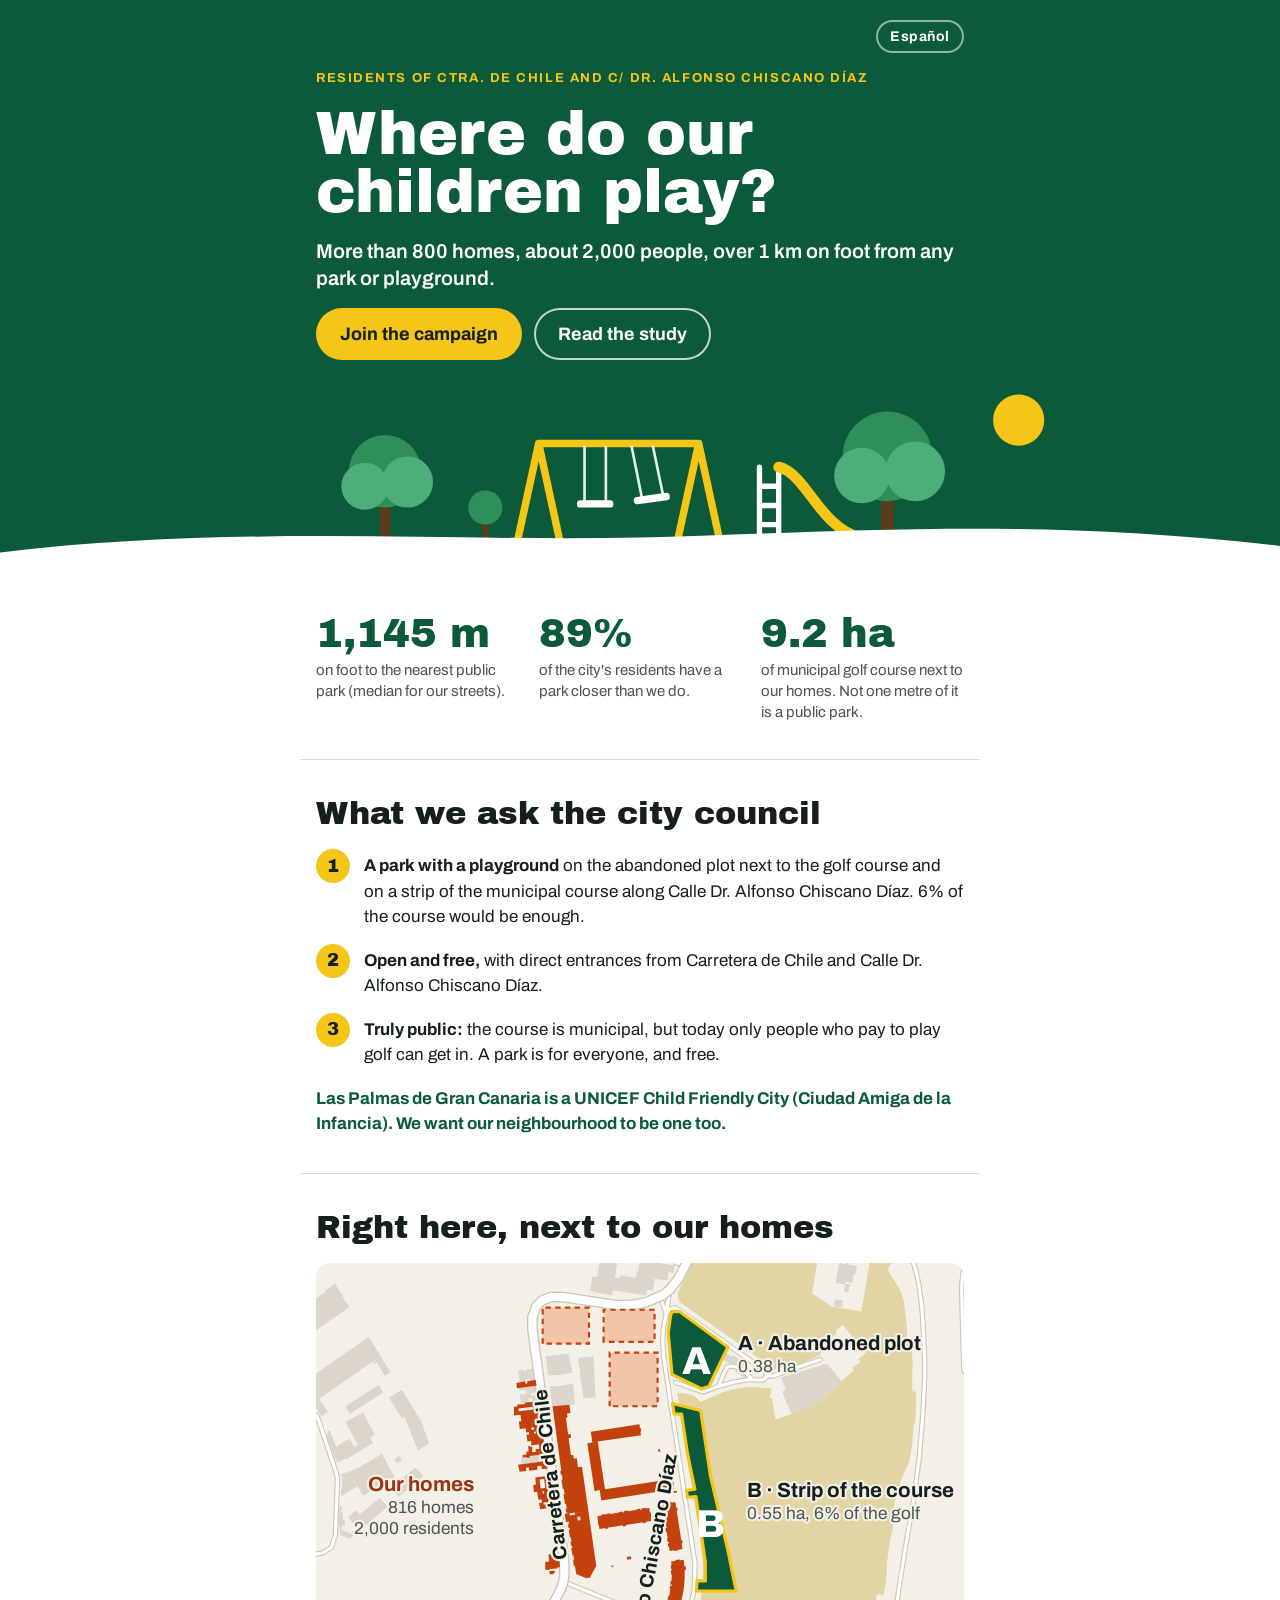
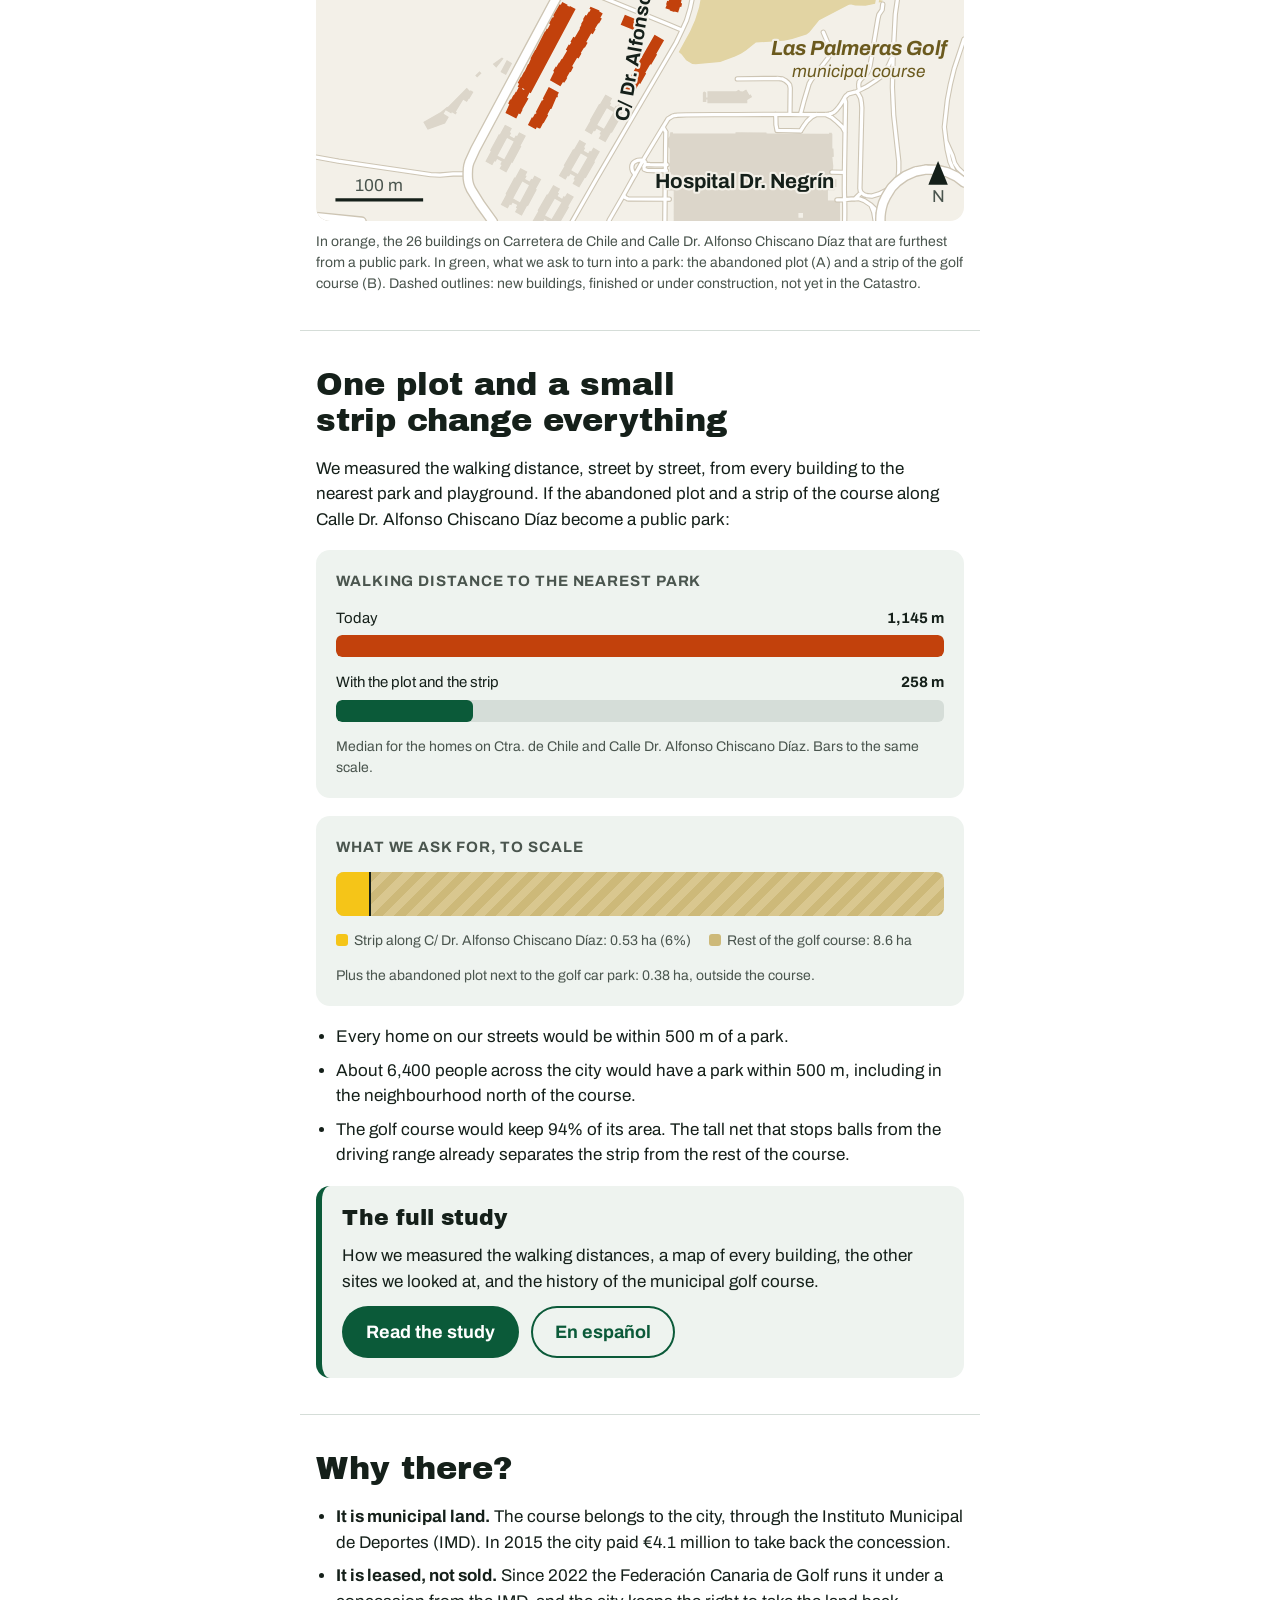
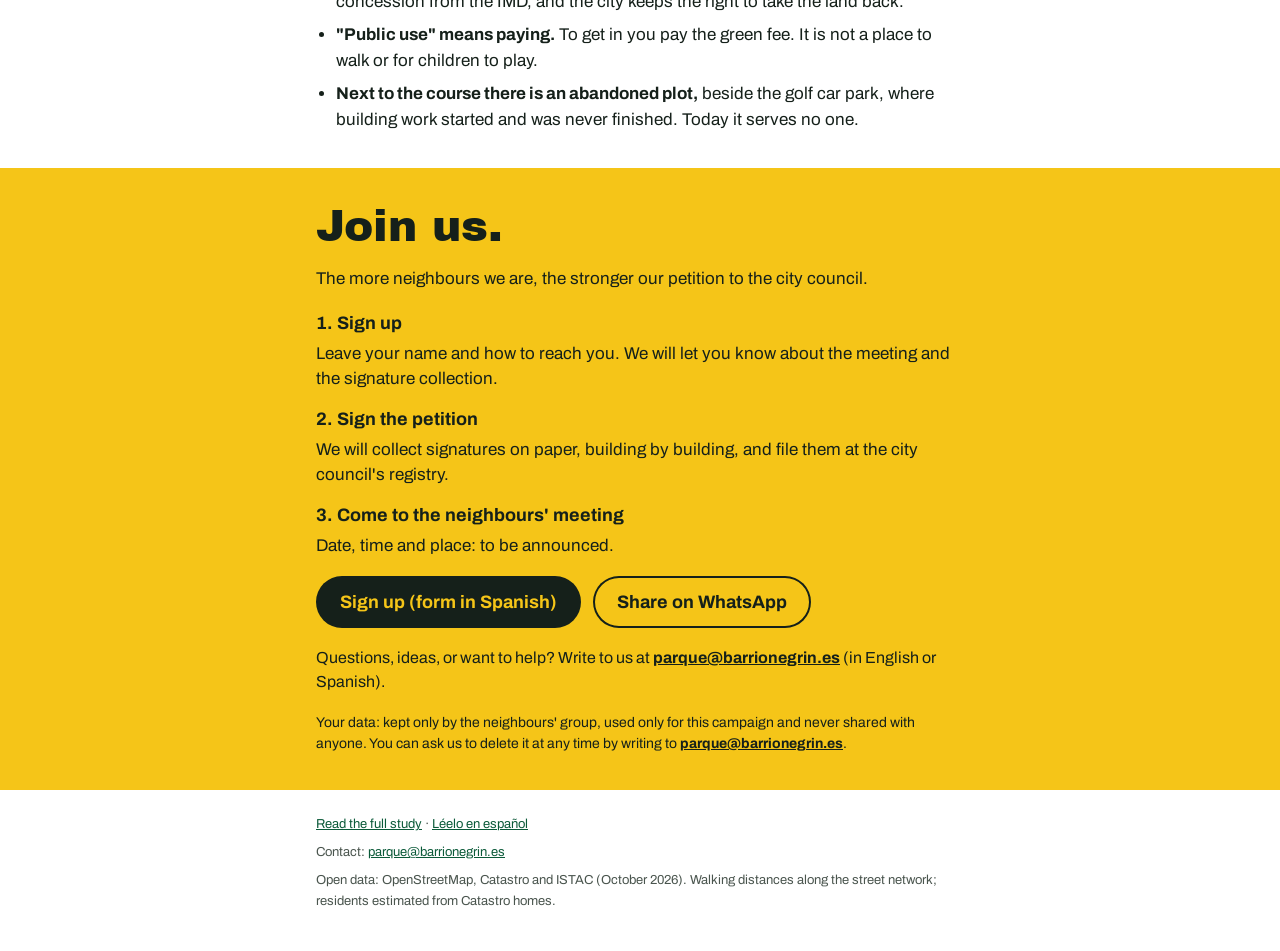
==== commit 44a15ad3: "added contact address" ====
--- a/docs/en/index.html
+++ b/docs/en/index.html
@@ -209,13 +209,15 @@
       <a class="btn btn-dark" id="btn-form" href="https://tally.so/r/VpEBNv" target="_blank" rel="noopener">Sign up (form in Spanish)</a>
       <a class="btn btn-ghost" id="btn-whatsapp" href="https://wa.me/?text=Where%20do%20our%20children%20play%3F%20We%27re%20asking%20for%20a%20public%20park%20next%20to%20Ctra.%20de%20Chile%20and%20C%2F%20Dr.%20Alfonso%20Chiscano%20D%C3%ADaz.%20https%3A%2F%2Fparque.barrionegrin.es%2Fen%2F" target="_blank" rel="noopener">Share on WhatsApp</a>
     </div>
-    <p class="note">Your data: kept only by the neighbours' group, used only for this campaign and never shared with anyone. You can ask us to delete it at any time.</p>
+    <p class="contact">Questions, ideas, or want to help? Write to us at <a href="mailto:parque@barrionegrin.es">parque@barrionegrin.es</a> (in English or Spanish).</p>
+    <p class="note">Your data: kept only by the neighbours' group, used only for this campaign and never shared with anyone. You can ask us to delete it at any time by writing to <a href="mailto:parque@barrionegrin.es">parque@barrionegrin.es</a>.</p>
   </div>
 </section>
 
 <footer>
   <div class="wrap">
     <p><a href="../estudio/en.html">Read the full study</a> · <a href="../estudio/" hreflang="es" lang="es">Léelo en español</a></p>
+    <p>Contact: <a href="mailto:parque@barrionegrin.es">parque@barrionegrin.es</a></p>
     <p>Open data: OpenStreetMap, Catastro and ISTAC (October 2026). Walking distances along the street network; residents estimated from Catastro homes.</p>
   </div>
 </footer>
--- a/docs/site.css
+++ b/docs/site.css
@@ -103,3 +103,6 @@
 .study-card{display:flex;flex-direction:column;gap:12px;padding:20px;border-radius:14px;background:var(--soft);
   border-left:6px solid var(--link)}
 .study-card h3{margin:0;font-family:var(--display);font-weight:400;font-size:22px;line-height:1.15}
+/* Links on the yellow band: dark text colour, readable in both themes */
+.band-yellow p a{color:var(--on-yellow);font-weight:700}
+.contact{font-size:16px}
